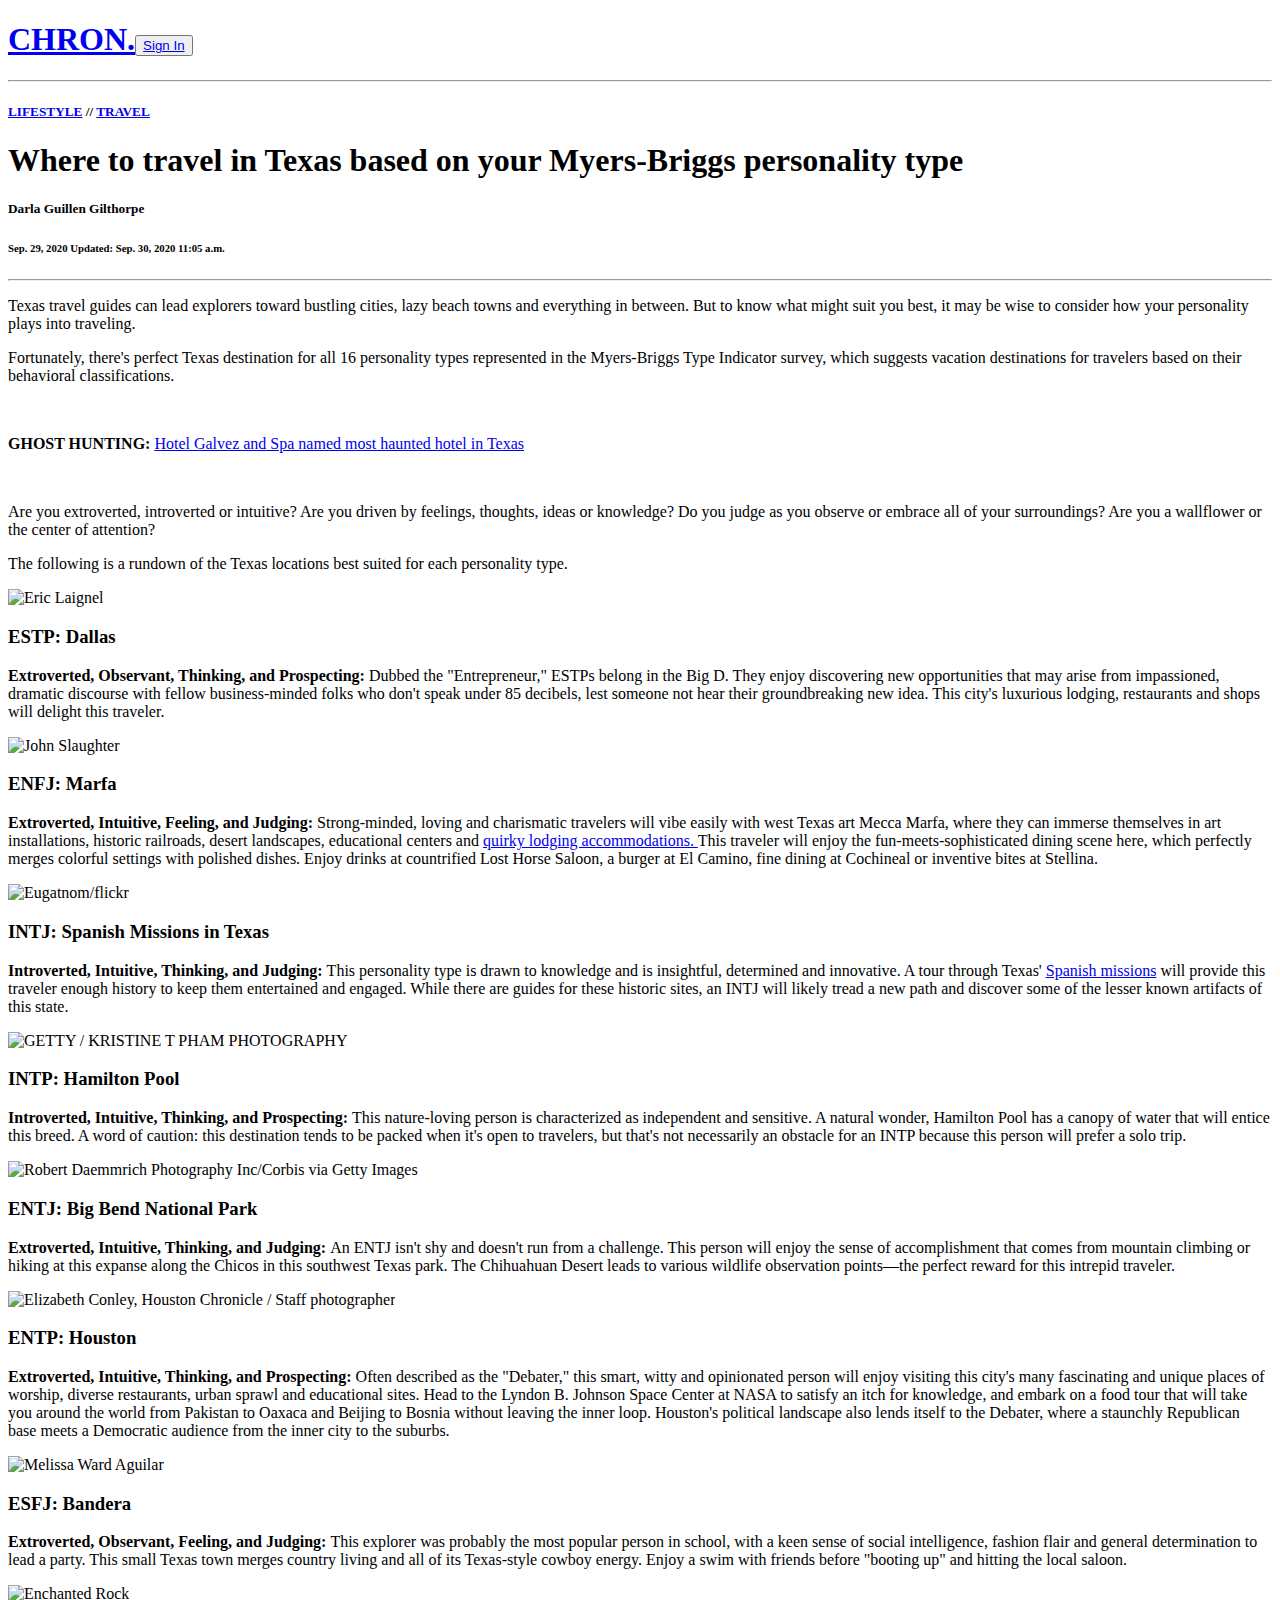
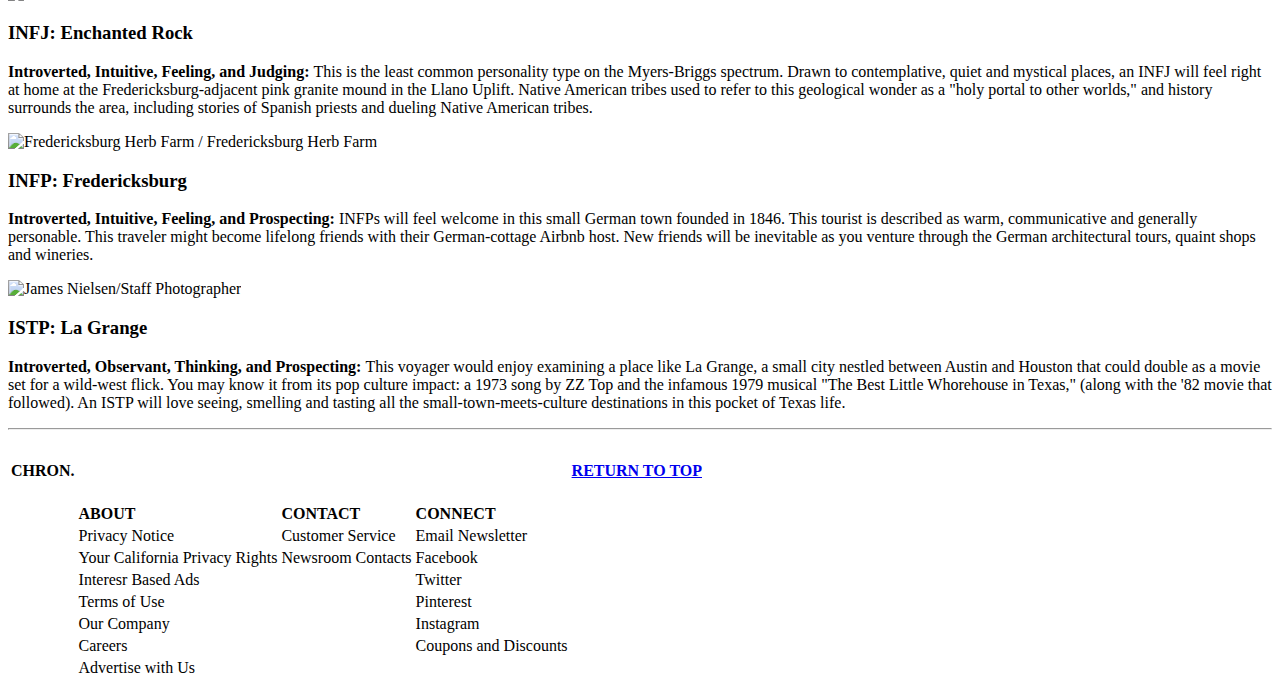
==== index.html @ 454c266d "Almost done" ====
<!DOCTYPE html>
<html lang="en">
<head>
    <meta charset="UTF-8">
    <meta name="viewport" content="width=device-width, initial-scale=1.0">
    
    <title>Where to travel in Texas based on your Myers-Briggs personality type</title>
    
</head>
<body>
    <h1><a href="https://www.chron.com/">CHRON.</a><button><a href="https://realm.hearstnp.com/aGRuLmhvdXN0b24=/Y2hyb24uY29t/1029/account/login?returnUrl=%2fconnect%2fauthorize%2fcallback%3fclient_id%3dhdn.js%26redirect_uri%3dhttps%253A%252F%252Fwww.chron.com%252Fhdn%252Fhrlm%252Fp%252Fpopup.html%253Fdm%253Dwww.chron.com%26response_type%3did_token%2520token%26scope%3dopenid%2520email%2520hdn.houston%26state%3d3ff6bd152dda477abc7cb261743ea681%26nonce%3de39bb91896e44ca78252d64ecd52ba1b%26display%3dpopup%26trgid%3d1029%26tenant%3daGRuLmhvdXN0b24%253D%26siteid%3dY2hyb24uY29t%26thirdPartyCookies%3dtrue">Sign In</a></button> </h1>
    <hr>

    <h5><a href= "https://www.chron.com/life/">LIFESTYLE</a>  // <a href="https://www.chron.com/life/travel/">TRAVEL</a></h5>
    <h1>Where to travel in Texas based on your Myers-Briggs personality type</h1>
    <h5>Darla Guillen Gilthorpe</h5>
    <h6>Sep. 29, 2020 Updated: Sep. 30, 2020 11:05 a.m.</h6>
    <hr>

    <p>Texas travel guides can lead explorers toward bustling cities, lazy beach towns and everything in between. But to know what might suit you best, it may be wise to consider how your personality plays into traveling.</p>
    <p>Fortunately, there's perfect Texas destination for all 16 personality types represented in the Myers-Briggs Type Indicator survey, which suggests vacation destinations for travelers based on their behavioral classifications.</p>
    
    <br>
    <p><strong>GHOST HUNTING:</strong> <a href = "https://www.chron.com/life/travel/article/Hotel-Galvez-and-Spa-named-most-haunted-hotel-in-15602977.php" target = "_blank">
        
        Hotel Galvez and Spa named most haunted hotel in Texas</a>
    </p> 

    <br>
    <p>Are you extroverted, introverted or intuitive? Are you driven by feelings, thoughts, ideas or knowledge? Do you judge as you observe or embrace all of your surroundings? Are you a wallflower or the center of attention?</p>
    <p>The following is a rundown of the Texas locations best suited for each personality type.</p>
    
    <!-- DALLAS -->
    <img src="Image 1.jpg" alt="Eric Laignel" width="760">
    <h3>ESTP: Dallas</h3>
    <p><strong>Extroverted, Observant, Thinking, and Prospecting:</strong> Dubbed the "Entrepreneur," ESTPs belong in the Big D. They enjoy discovering new opportunities that may arise from impassioned, dramatic discourse with fellow business-minded folks who don't speak under 85 decibels, lest someone not hear their groundbreaking new idea. This city's luxurious lodging, restaurants and shops will delight this traveler.
    </p>
    
    <!-- MARFA -->
    <img src="Image 2.jpg" alt="John Slaughter" width="760">
    <h3>ENFJ: Marfa</h3>
    <p><strong>Extroverted, Intuitive, Feeling, and Judging: </strong>Strong-minded, loving and charismatic travelers will vibe easily with west Texas art Mecca Marfa, where they can immerse themselves in art installations, historic railroads, desert landscapes, educational centers and 
                <a href="https://www.chron.com/life/travel/texas/article/What-to-eat-see-and-do-in-Marfa-Texas-7243726.php" target = "_blank"> quirky lodging accommodations. </a>
                This traveler will enjoy the fun-meets-sophisticated dining scene here, which perfectly merges colorful settings with polished dishes. Enjoy drinks at countrified Lost Horse Saloon, a burger at El Camino, fine dining at Cochineal or inventive bites at Stellina.
    </p>
     
    <!-- Spanish Missions in Texas -->
    <img src="Image 3.jpg" alt="Eugatnom/flickr" width="760">
    <h3>INTJ: Spanish Missions in Texas</h3>
    <p><strong>Introverted, Intuitive, Thinking, and Judging: </strong>
        This personality type is drawn to knowledge and is insightful, determined and innovative. A tour through Texas' 
        <a href="http://texasmissionguide.com/the-missions/" target="_blank">Spanish missions</a> will provide this traveler enough history to keep them entertained and engaged. While there are guides for these historic sites, an INTJ will likely tread a new path and discover some of the lesser known artifacts of this state.
    </p>
   
    <!-- Hamilton Pool -->
    <img src="Image 4.jpg" alt="GETTY / KRISTINE T PHAM PHOTOGRAPHY" width="760">
    <h3>INTP: Hamilton Pool</h3>
    <p><strong>Introverted, Intuitive, Thinking, and Prospecting: </strong>
        This nature-loving person is characterized as independent and sensitive. A natural wonder, Hamilton Pool has a canopy of water that will entice this breed. A word of caution: this destination tends to be packed when it's open to travelers, but that's not necessarily an obstacle for an INTP because this person will prefer a solo trip.
    </p>

    <!-- Big Bend National Park -->
    <img src="Image 5.jpg" alt="Robert Daemmrich Photography Inc/Corbis via Getty Images" width="760">
    <h3>ENTJ: Big Bend National Park</h3>
    <p>
        <strong>Extroverted, Intuitive, Thinking, and Judging: </strong>
        An ENTJ isn't shy and doesn't run from a challenge. This person will enjoy the sense of accomplishment that comes from mountain climbing or hiking at this expanse along the Chicos in this southwest Texas park. The Chihuahuan Desert leads to various wildlife observation points—the perfect reward for this intrepid traveler.
    </p>

    <!-- Houston -->
    <img src="Image 6.jpg" alt="Elizabeth Conley, Houston Chronicle / Staff photographer" width="760">
    <h3>ENTP: Houston</h3>
    <p>
        <strong>Extroverted, Intuitive, Thinking, and Prospecting:</strong>
        Often described as the "Debater," this smart, witty and opinionated person will enjoy visiting this city's many fascinating and unique places of worship, diverse restaurants, urban sprawl and educational sites. Head to the Lyndon B. Johnson Space Center at NASA to satisfy an itch for knowledge, and embark on a food tour that will take you around the world from Pakistan to Oaxaca and Beijing to Bosnia without leaving the inner loop. Houston's political landscape also lends itself to the Debater, where a staunchly Republican base meets a Democratic audience from the inner city to the suburbs.
    </p>

    <!-- Bandera -->
    <img src="Image 7.jpg" alt="Melissa Ward Aguilar" width="760">
    <h3>ESFJ: Bandera</h3>
    <p>
        <strong>Extroverted, Observant, Feeling, and Judging: </strong>
        This explorer was probably the most popular person in school, with a keen sense of social intelligence, fashion flair and general determination to lead a party. This small Texas town merges country living and all of its Texas-style cowboy energy. Enjoy a swim with friends before "booting up" and hitting the local saloon.
    </p>

    <!-- Enchanted Rock -->
    <img src="Image 8.jpg" alt="Enchanted Rock" width="760">
    <h3>INFJ: Enchanted Rock</h3>
    <p>
        <strong>Introverted, Intuitive, Feeling, and Judging: </strong>
        This is the least common personality type on the Myers-Briggs spectrum. Drawn to contemplative, quiet and mystical places, an INFJ will feel right at home at the Fredericksburg-adjacent pink granite mound in the Llano Uplift. Native American tribes used to refer to this geological wonder as a "holy portal to other worlds," and history surrounds the area, including stories of Spanish priests and dueling Native American tribes.
    </p>

    <!-- Fredericksburg -->
    <img src="Image 9.jpg" alt="Fredericksburg Herb Farm / Fredericksburg Herb Farm" width="760">
    <h3>INFP: Fredericksburg</h3>
    <p>
        <strong>Introverted, Intuitive, Feeling, and Prospecting: </strong>
        INFPs will feel welcome in this small German town founded in 1846. This tourist is described as warm, communicative and generally personable. This traveler might become lifelong friends with their German-cottage Airbnb host. New friends will be inevitable as you venture through the German architectural tours, quaint shops and wineries.
    </p>

    <!-- La grange -->
    <img src="Image 10.jpg" alt="James Nielsen/Staff Photographer" width="760">
    <h3>ISTP: La Grange</h3>
    <p>
        <strong>Introverted, Observant, Thinking, and Prospecting: </strong>
        This voyager would enjoy examining a place like La Grange, a small city nestled between Austin and Houston that could double as a movie set for a wild-west flick. You may know it from its pop culture impact: a 1973 song by ZZ Top and the infamous 1979 musical "The Best Little Whorehouse in Texas," (along with the '82 movie that followed). An ISTP will love seeing, smelling and tasting all the small-town-meets-culture destinations in this pocket of Texas life.
    </p>
<hr>
<table>
    <!-- Columns -->
    <thead>
        <tr>
            <th><h4>CHRON.<h4></th>
            <th> </th>
            <th></th>
            <th></th>
            <th><strong><a href="http://127.0.0.1:5500/index.html">RETURN TO TOP</a></strong></th>
        </tr>       
    </thead>

<!-- Rows -->
    <tbody>
        <tr>
            <td></td>
            <td><strong>ABOUT</strong></td>
            <td><strong>CONTACT</strong></td>
            <td><strong>CONNECT</strong></td>
        </tr>
        <tr>
            <td></td>
            <td>Privacy Notice</td>
            <td>Customer Service</td>
            <td>Email Newsletter</td>
        </tr>
        <tr>
            <td></td>
            <td>Your California Privacy Rights</td>
            <td>Newsroom Contacts</td>
            <td>Facebook</td>
        </tr>
        <tr>
            <td></td>
            <td>Interesr Based Ads</td>
            <td> </td>
            <td>Twitter</td>
        </tr>
        <tr>
            <td></td>
            <td>Terms of Use</td>
            <td> </td>
            <td>Pinterest</td>
        </tr>
        <tr>
            <td></td>
            <td>Our Company</td>
            <td> </td>
            <td>Instagram</td>
        </tr>
        <tr>
            <td></td>
            <td>Careers</td>
            <td> </td>
            <td>Coupons and Discounts</td>
        </tr>
        <tr>
            <td></td>
            <td>Advertise with Us</td>
            <td> </td>
            <td></td>
        </tr>
    </tbody>
</table>


</body>
</html>
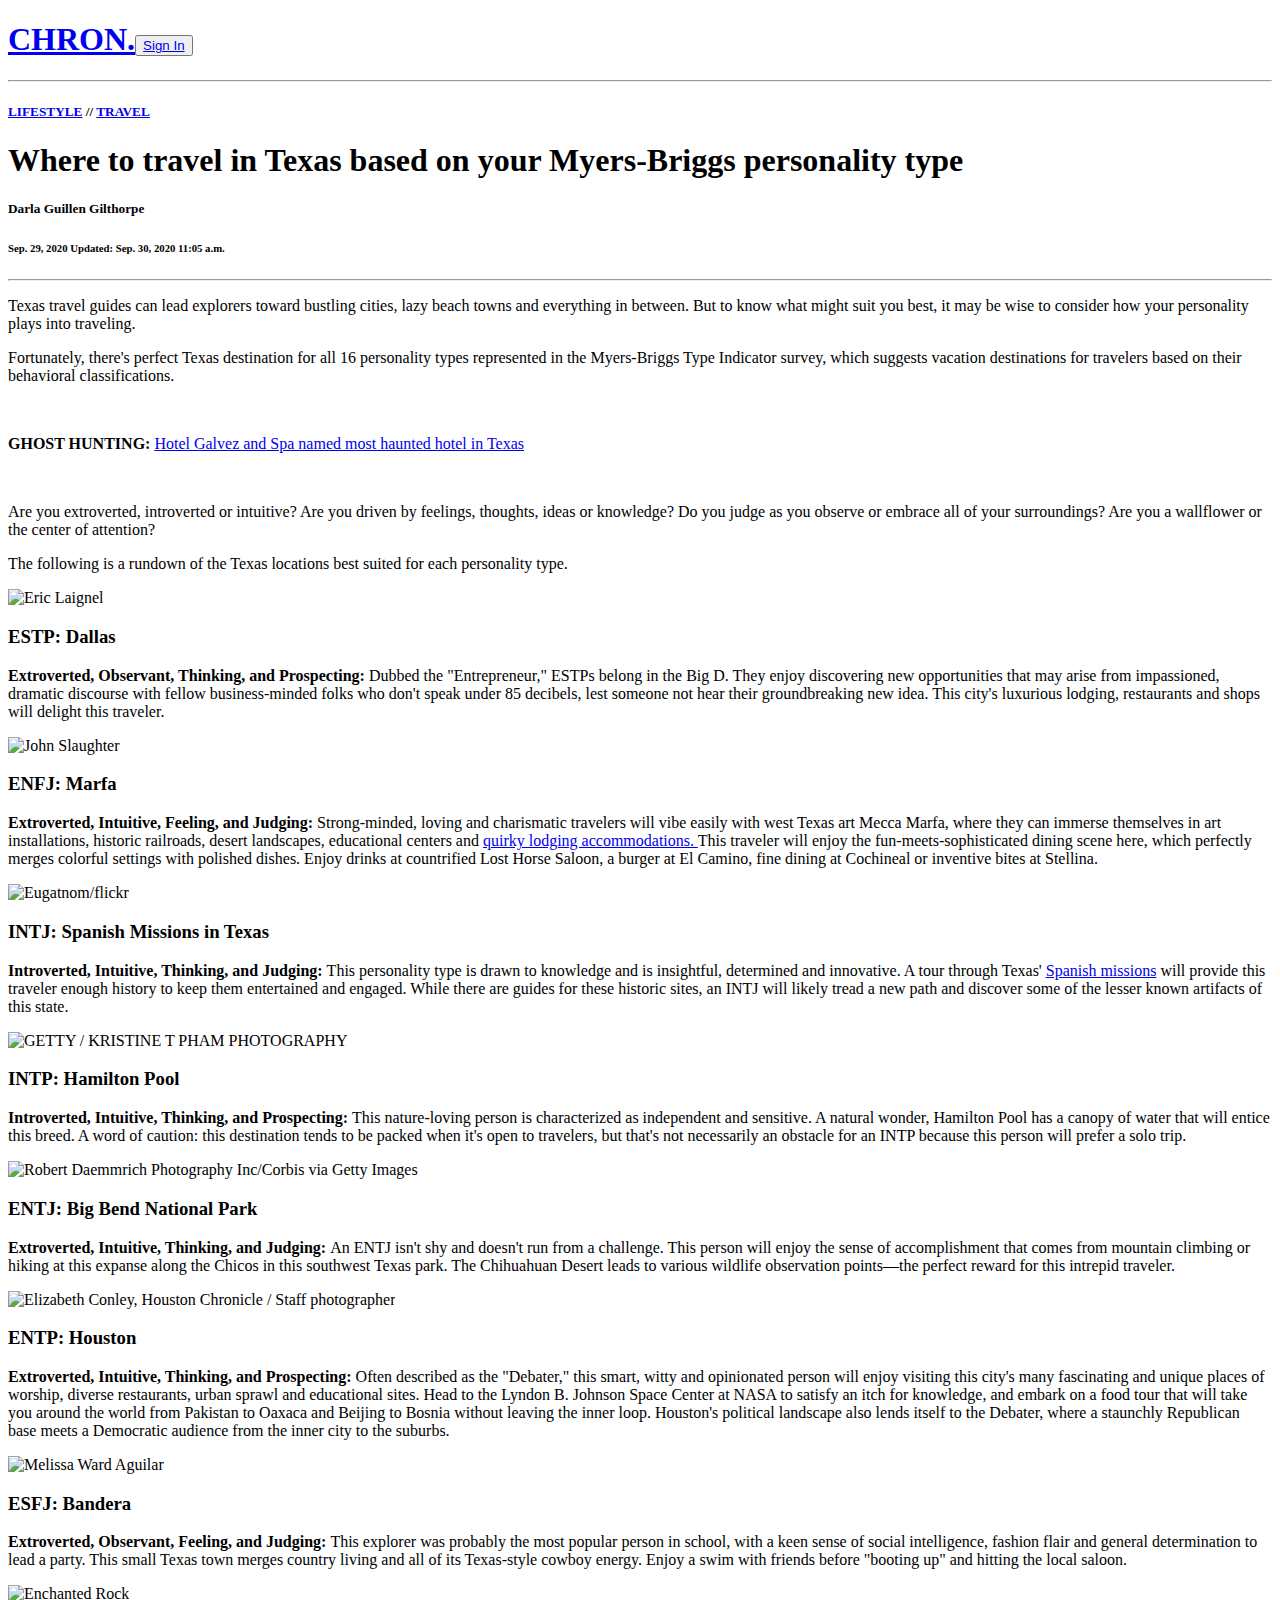
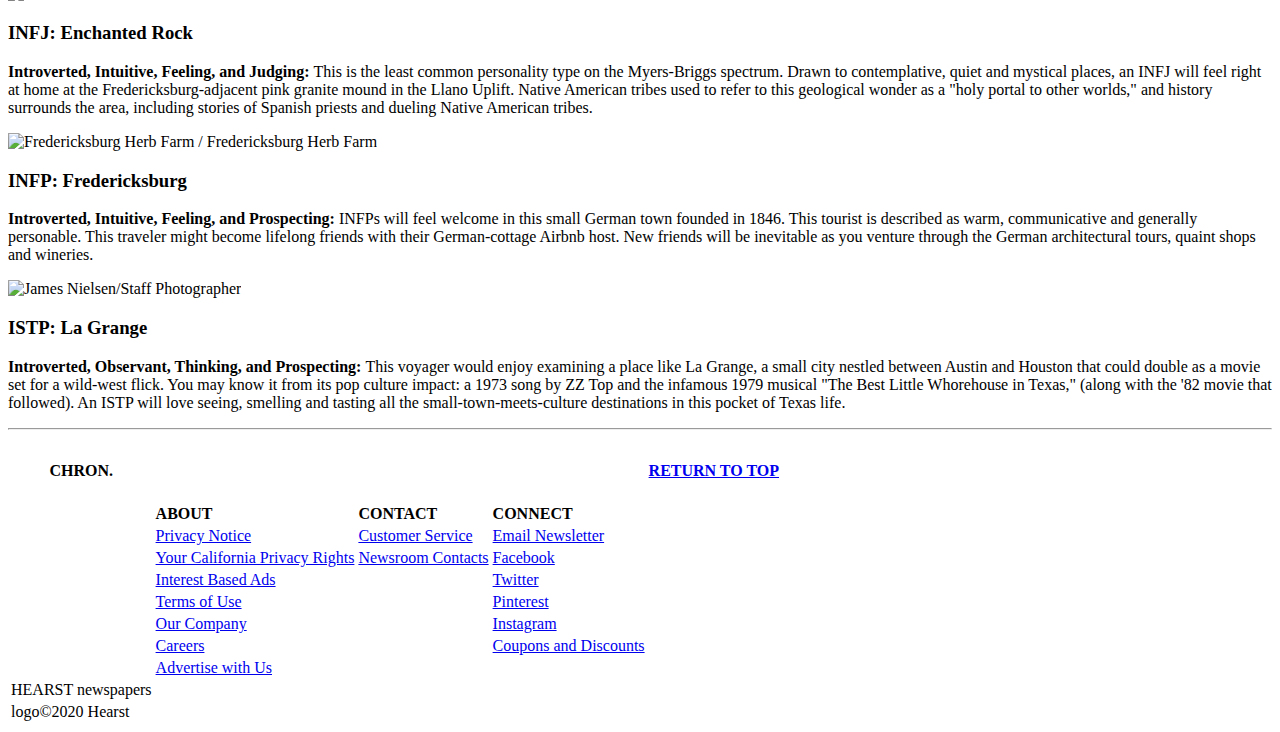
==== commit 39c1fef0: "add links to the table" ====
--- a/index.html
+++ b/index.html
@@ -129,43 +129,55 @@
         </tr>
         <tr>
             <td></td>
-            <td>Privacy Notice</td>
-            <td>Customer Service</td>
-            <td>Email Newsletter</td>
+            <td><a href="https://www.chron.com/privacy_policy/">Privacy Notice</a></td>
+            <td><a href="https://subscription.houstonchronicle.com/?siteid=HC_HC">Customer Service</a></td>
+            <td><a href="http://link.chron.com/join/5dh/hcp-newsletter-sign-up-20170808&hash=bc6fcdde2cb600d877f3aa99136b00f7">Email Newsletter</a></td>
         </tr>
         <tr>
             <td></td>
-            <td>Your California Privacy Rights</td>
-            <td>Newsroom Contacts</td>
-            <td>Facebook</td>
+            <td><a href="https://www.chron.com/privacy_policy/#caprivacyrights">Your California Privacy Rights</a></td>
+            <td><a href="https://www.chron.com/about/newsroom/">Newsroom Contacts</a></td>
+            <td><a href="https://www.facebook.com/chroncom">Facebook</a></td>
         </tr>
         <tr>
             <td></td>
-            <td>Interesr Based Ads</td>
+            <td><a href="https://www.chron.com/privacy_policy/#interestbasedads">Interest Based Ads</a></td>
             <td> </td>
-            <td>Twitter</td>
+            <td><a href="https://twitter.com/houstonchron">Twitter</a></td>
         </tr>
         <tr>
             <td></td>
-            <td>Terms of Use</td>
+            <td><a href="https://www.chron.com/terms_of_use/">Terms of Use</a></td>
             <td> </td>
-            <td>Pinterest</td>
+            <td><a href="https://www.pinterest.ca/houstonchron/">Pinterest</a></td>
         </tr>
         <tr>
             <td></td>
-            <td>Our Company</td>
+            <td><a href="https://www.hearst.com/newspapers/houston-chronicle">Our Company</a></td>
             <td> </td>
-            <td>Instagram</td>
+            <td><a href="https://www.instagram.com/houstonchron/">Instagram</a></td>
         </tr>
         <tr>
             <td></td>
-            <td>Careers</td>
+            <td><a href="https://hearst.referrals.selectminds.com/">Careers</a></td>
             <td> </td>
-            <td>Coupons and Discounts</td>
+            <td><a href="https://coupons.chron.com/">Coupons and Discounts</a></td>
         </tr>
         <tr>
             <td></td>
-            <td>Advertise with Us</td>
+            <td><a href="https://marketing.chron.com/">Advertise with Us</a></td>
+            <td> </td>
+            <td></td>
+        </tr>
+        <tr>
+            <td>HEARST newspapers</td>
+            <td></td>
+            <td> </td>
+            <td></td>
+        </tr>
+        <tr>
+            <td>logo©2020 Hearst</td>
+            <td></td>
             <td> </td>
             <td></td>
         </tr>
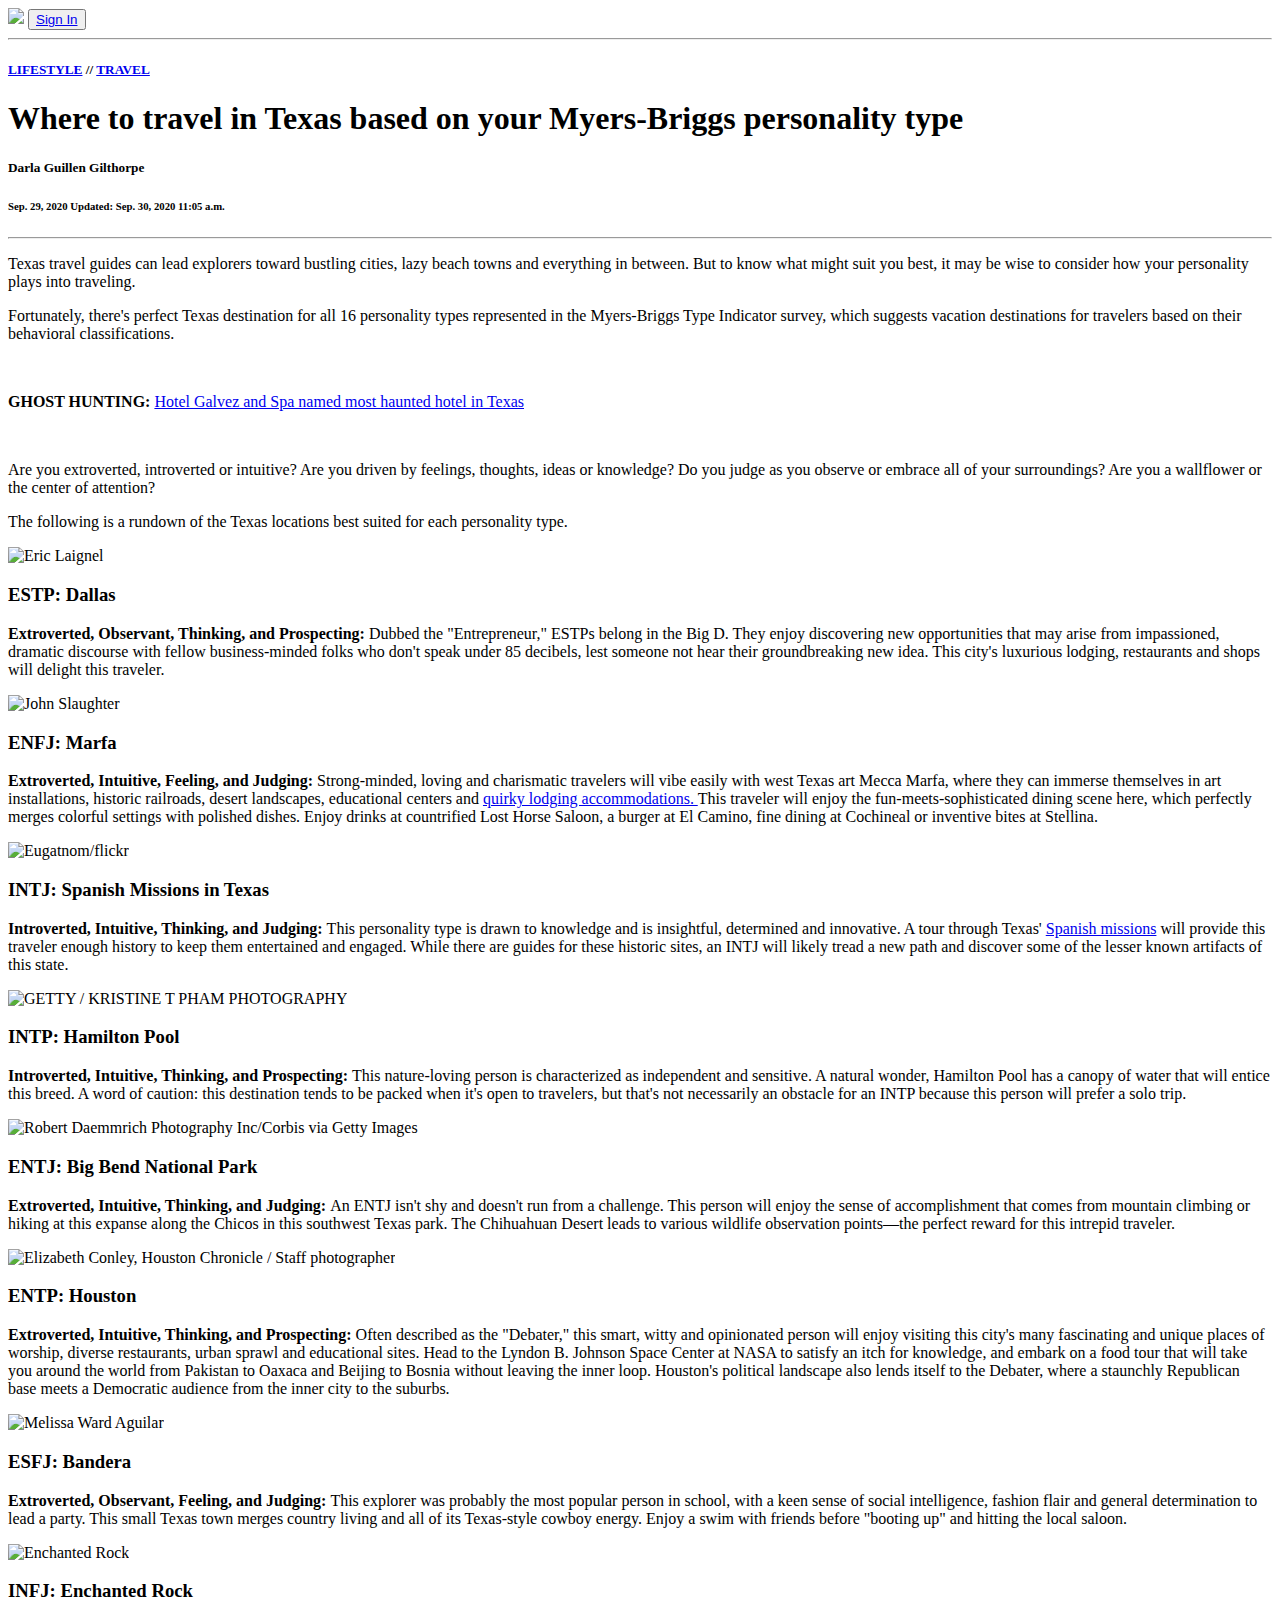
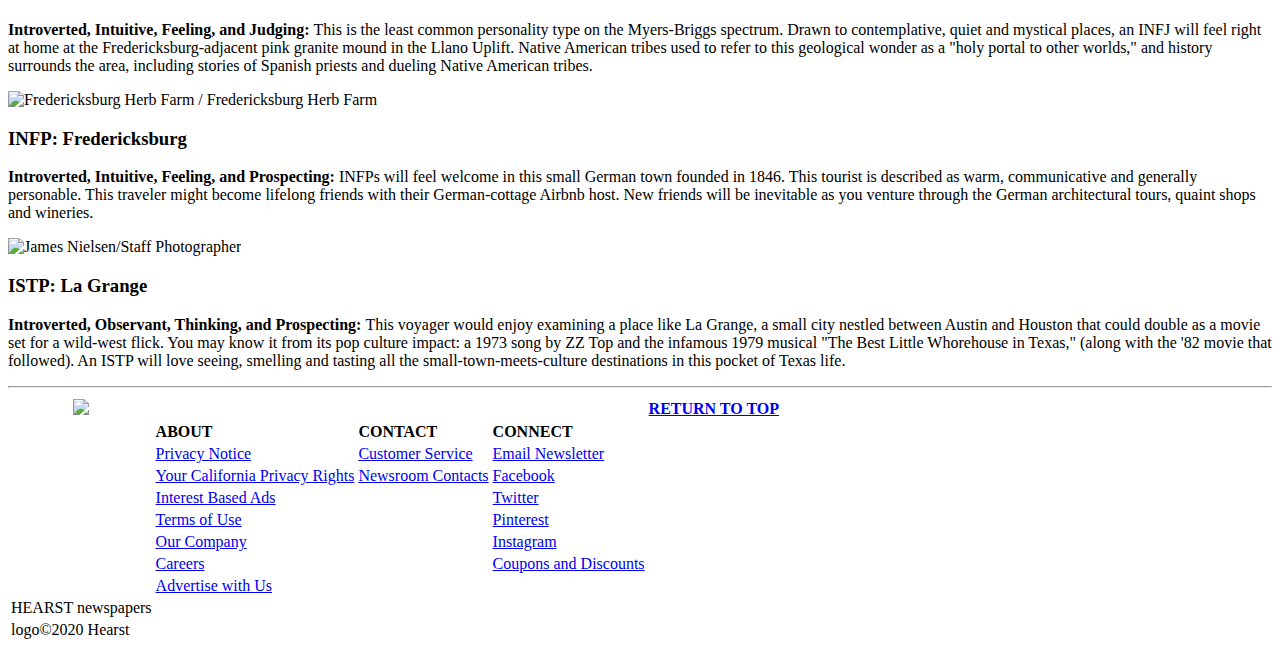
==== commit abadb1eb: "add images of title" ====
--- a/index.html
+++ b/index.html
@@ -8,7 +8,9 @@
     
 </head>
 <body>
-    <h1><a href="https://www.chron.com/">CHRON.</a><button><a href="https://realm.hearstnp.com/aGRuLmhvdXN0b24=/Y2hyb24uY29t/1029/account/login?returnUrl=%2fconnect%2fauthorize%2fcallback%3fclient_id%3dhdn.js%26redirect_uri%3dhttps%253A%252F%252Fwww.chron.com%252Fhdn%252Fhrlm%252Fp%252Fpopup.html%253Fdm%253Dwww.chron.com%26response_type%3did_token%2520token%26scope%3dopenid%2520email%2520hdn.houston%26state%3d3ff6bd152dda477abc7cb261743ea681%26nonce%3de39bb91896e44ca78252d64ecd52ba1b%26display%3dpopup%26trgid%3d1029%26tenant%3daGRuLmhvdXN0b24%253D%26siteid%3dY2hyb24uY29t%26thirdPartyCookies%3dtrue">Sign In</a></button> </h1>
+    
+    <a href="https://www.chron.com/"><img src=CHRON.png></a>
+    <button><a href="https://realm.hearstnp.com/aGRuLmhvdXN0b24=/Y2hyb24uY29t/1029/account/login?returnUrl=%2fconnect%2fauthorize%2fcallback%3fclient_id%3dhdn.js%26redirect_uri%3dhttps%253A%252F%252Fwww.chron.com%252Fhdn%252Fhrlm%252Fp%252Fpopup.html%253Fdm%253Dwww.chron.com%26response_type%3did_token%2520token%26scope%3dopenid%2520email%2520hdn.houston%26state%3d3ff6bd152dda477abc7cb261743ea681%26nonce%3de39bb91896e44ca78252d64ecd52ba1b%26display%3dpopup%26trgid%3d1029%26tenant%3daGRuLmhvdXN0b24%253D%26siteid%3dY2hyb24uY29t%26thirdPartyCookies%3dtrue">Sign In</a></button>
     <hr>
 
     <h5><a href= "https://www.chron.com/life/">LIFESTYLE</a>  // <a href="https://www.chron.com/life/travel/">TRAVEL</a></h5>
@@ -111,7 +113,7 @@
     <!-- Columns -->
     <thead>
         <tr>
-            <th><h4>CHRON.<h4></th>
+            <th><a href="https://www.chron.com/"><img src="CHRON.png"></a></th>
             <th> </th>
             <th></th>
             <th></th>
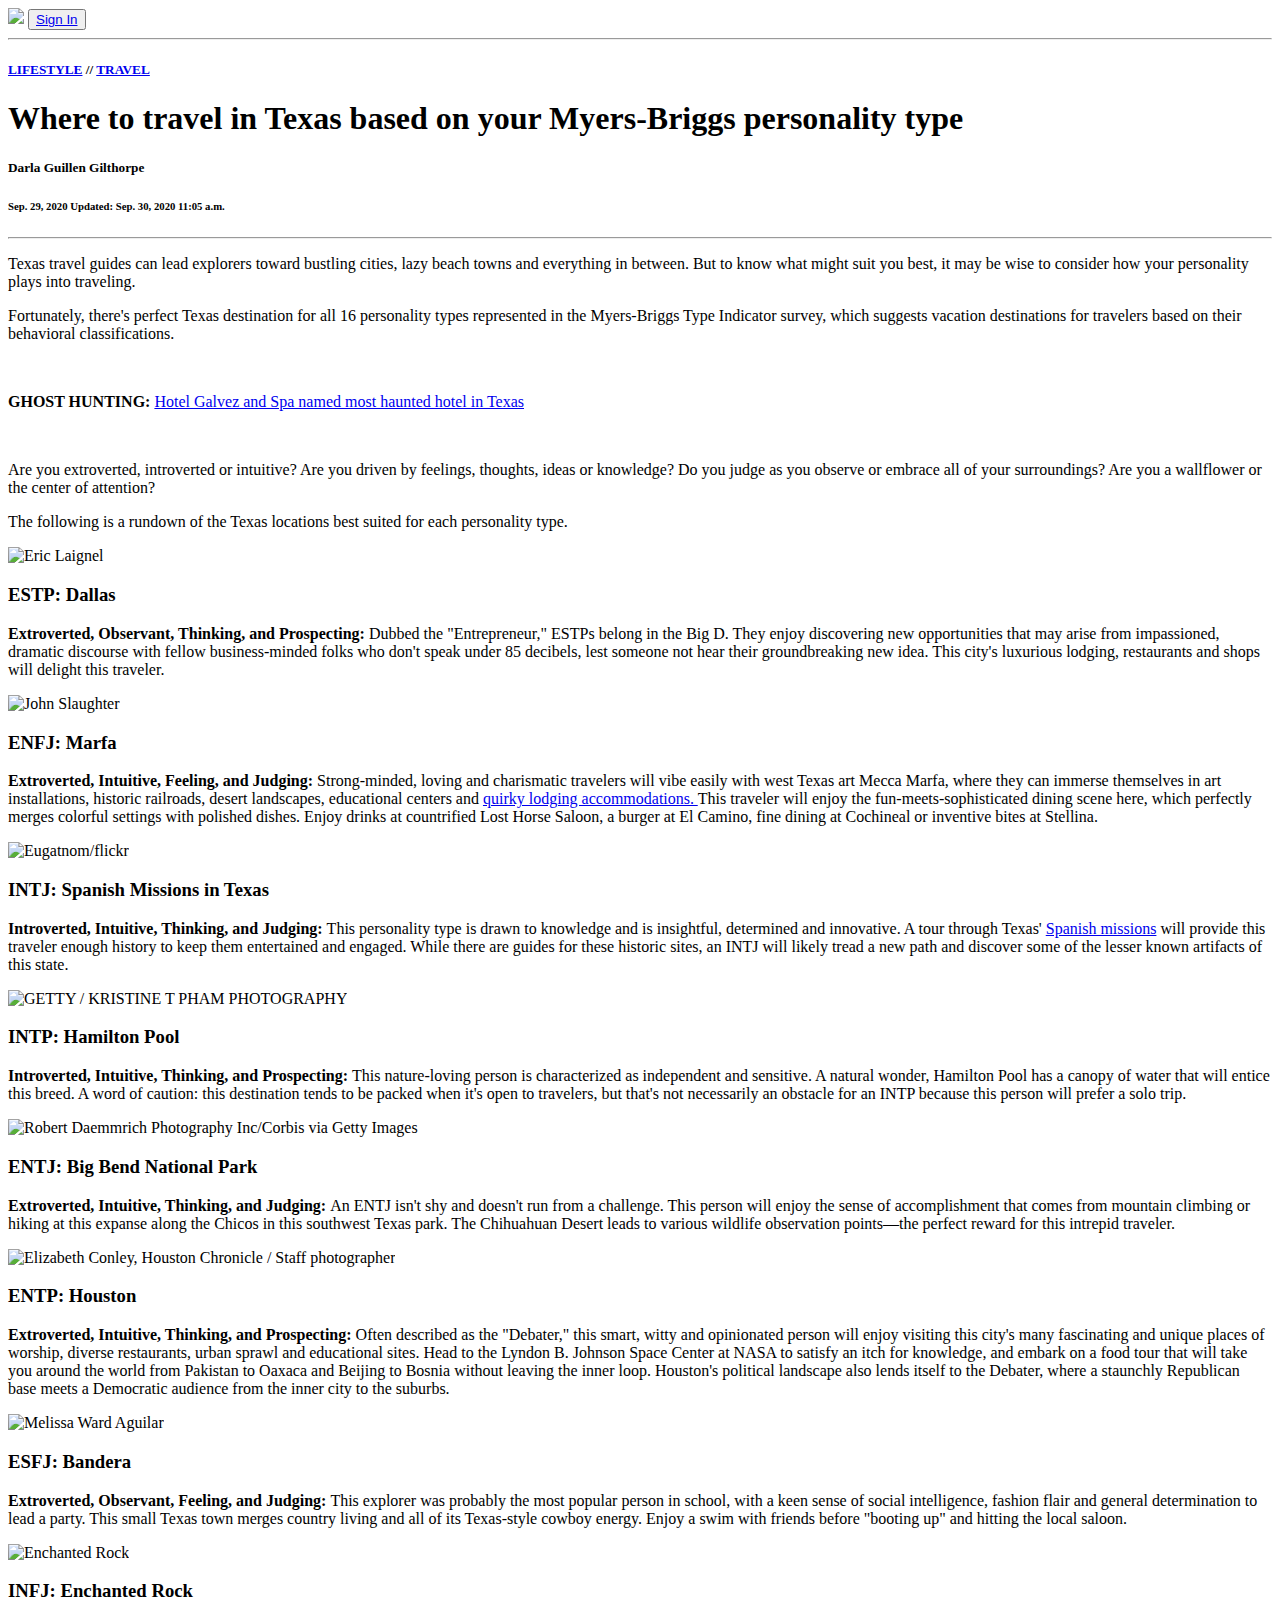
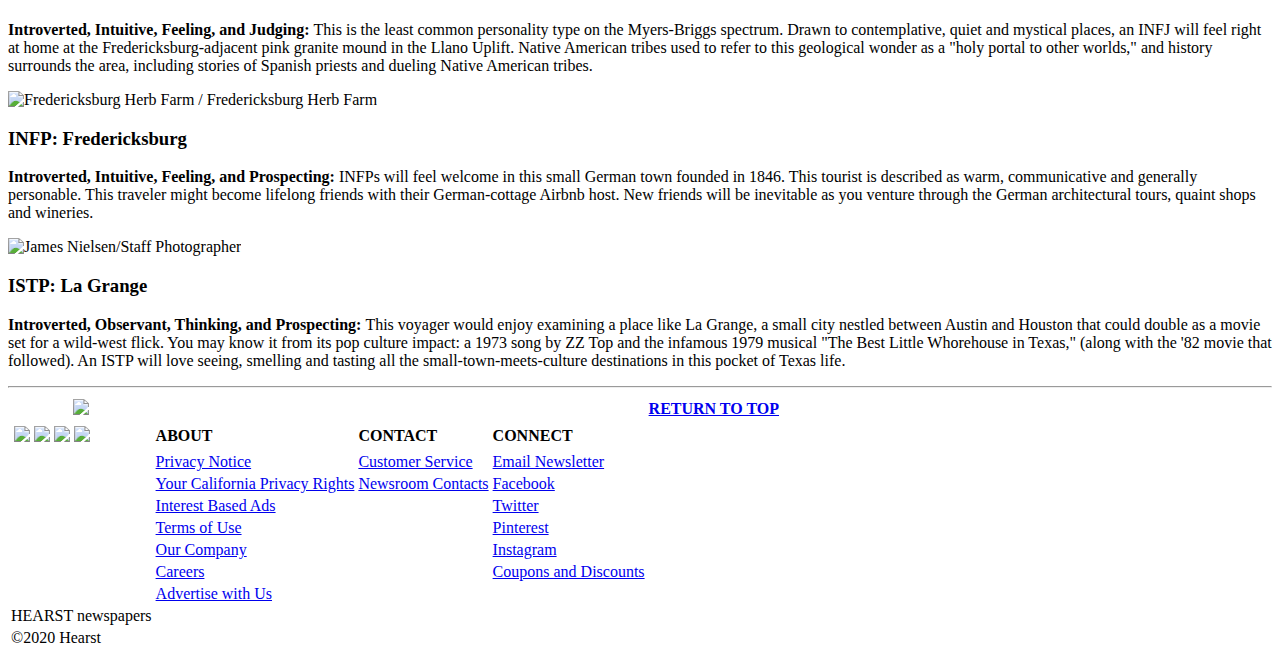
==== commit 4a8302c5: "Add links to images" ====
--- a/index.html
+++ b/index.html
@@ -124,7 +124,16 @@
 <!-- Rows -->
     <tbody>
         <tr>
-            <td></td>
+            <td>
+                <table>
+                
+                    <tbody><th><a href="https://www.facebook.com/chroncom" target = "_blank" ><img src="facebookGrey.png"></a></th>
+                        <th><a href="https://twitter.com/houstonchron" target = "_blank"><img src="twitterGrey.png"></a></th>
+                        <th><a href="https://www.instagram.com/houstonchron/" target = "_blank"><img src="igGrey.png"></a></th>
+                        <th><a href="https://www.linkedin.com/company/houston-chronicle?src=aff-lilpar&veh=aff_src.aff-lilpar_c.partners_pkw.10078_plc.Skimbit%20Ltd._pcrid.449670_learning&trk=aff_src.aff-lilpar_c.partners_pkw.10078_plc.Skimbit%20Ltd._pcrid.449670_learning&clickid=2rmRQewLsxyOWBiwUx0Mo3IyUkE00rwcNWNewU0&irgwc=1" target = "_blank"><img src="lnGrey.png"></a></th>
+                    </tbody>
+                </table>
+            </td>
             <td><strong>ABOUT</strong></td>
             <td><strong>CONTACT</strong></td>
             <td><strong>CONNECT</strong></td>
@@ -178,7 +187,7 @@
             <td></td>
         </tr>
         <tr>
-            <td>logo©2020 Hearst</td>
+            <td>©2020 Hearst</td>
             <td></td>
             <td> </td>
             <td></td>
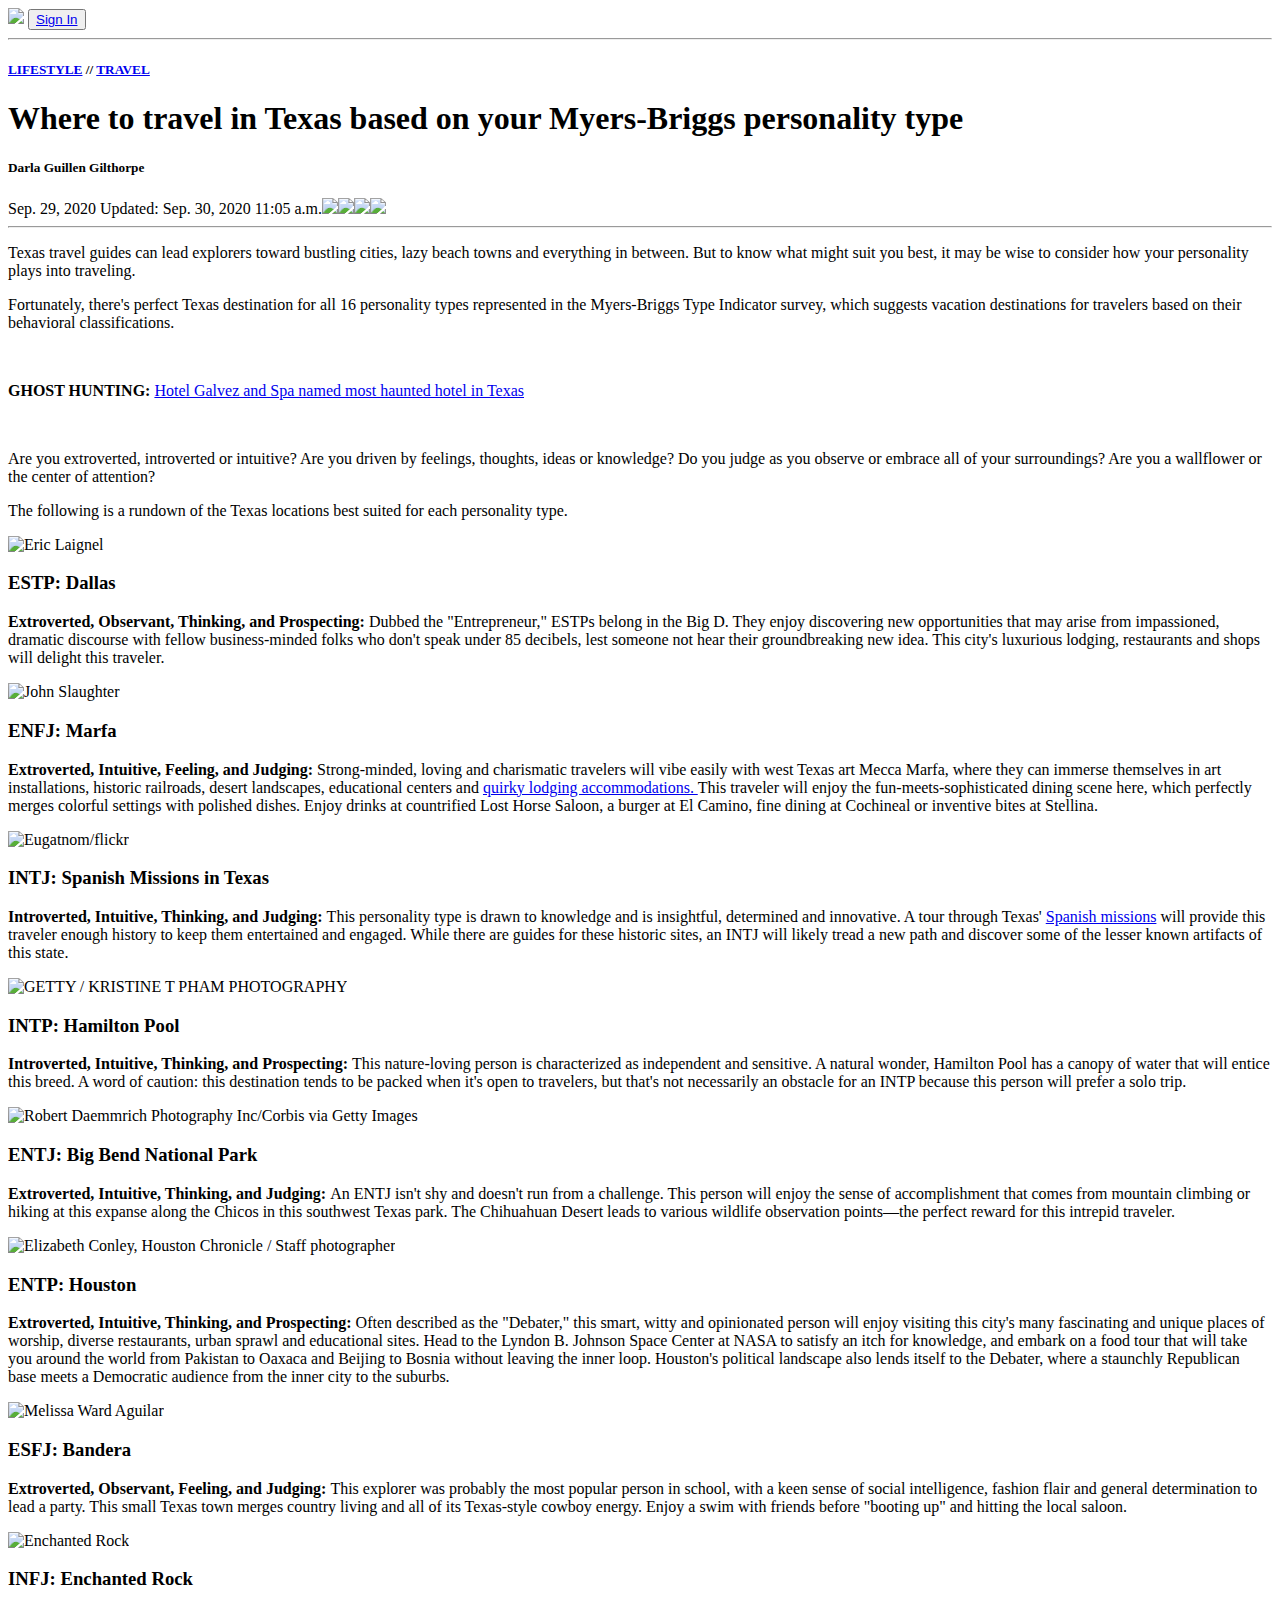
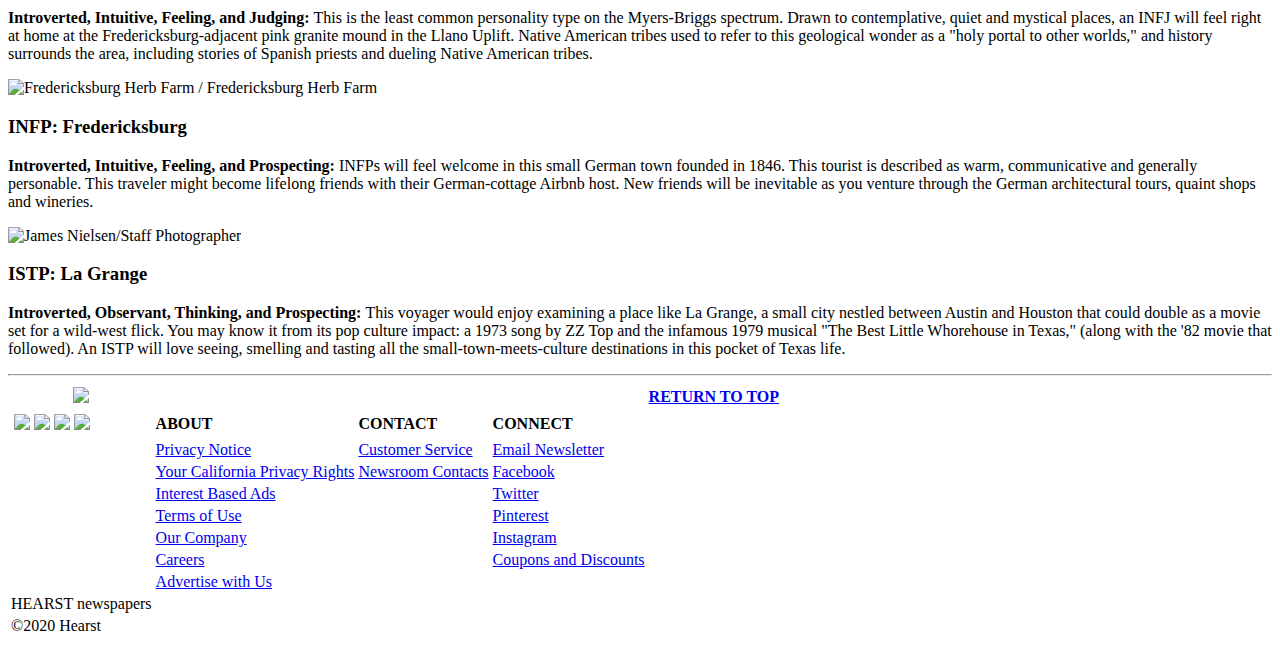
==== commit 1d3508c3: "Icons and links to icons" ====
--- a/index.html
+++ b/index.html
@@ -9,14 +9,28 @@
 </head>
 <body>
     
-    <a href="https://www.chron.com/"><img src=CHRON.png></a>
+    <a href="https://www.chron.com/"><img src="CHRON.png"></a>
     <button><a href="https://realm.hearstnp.com/aGRuLmhvdXN0b24=/Y2hyb24uY29t/1029/account/login?returnUrl=%2fconnect%2fauthorize%2fcallback%3fclient_id%3dhdn.js%26redirect_uri%3dhttps%253A%252F%252Fwww.chron.com%252Fhdn%252Fhrlm%252Fp%252Fpopup.html%253Fdm%253Dwww.chron.com%26response_type%3did_token%2520token%26scope%3dopenid%2520email%2520hdn.houston%26state%3d3ff6bd152dda477abc7cb261743ea681%26nonce%3de39bb91896e44ca78252d64ecd52ba1b%26display%3dpopup%26trgid%3d1029%26tenant%3daGRuLmhvdXN0b24%253D%26siteid%3dY2hyb24uY29t%26thirdPartyCookies%3dtrue">Sign In</a></button>
     <hr>
 
     <h5><a href= "https://www.chron.com/life/">LIFESTYLE</a>  // <a href="https://www.chron.com/life/travel/">TRAVEL</a></h5>
     <h1>Where to travel in Texas based on your Myers-Briggs personality type</h1>
     <h5>Darla Guillen Gilthorpe</h5>
-    <h6>Sep. 29, 2020 Updated: Sep. 30, 2020 11:05 a.m.</h6>
+
+    <!-- Table -->
+
+    <table>
+        <!-- Columns -->
+    <thead>
+        <tr>Sep. 29, 2020 Updated: Sep. 30, 2020 11:05 a.m.</tr>
+        <tr> <img src = "facebooklarge.png"></tr>
+        <tr><img src="twitter.png"></tr>
+        <tr><img src="mail.png"></tr>
+        <tr><img src="chat.png"></tr>
+    </thead>
+        
+    </table>
+    
     <hr>
 
     <p>Texas travel guides can lead explorers toward bustling cities, lazy beach towns and everything in between. But to know what might suit you best, it may be wise to consider how your personality plays into traveling.</p>
@@ -113,7 +127,7 @@
     <!-- Columns -->
     <thead>
         <tr>
-            <th><a href="https://www.chron.com/"><img src="CHRON.png"></a></th>
+            <th><a href="https://www.chron.com/"><img src="CHRON2.png"></a></th>
             <th> </th>
             <th></th>
             <th></th>
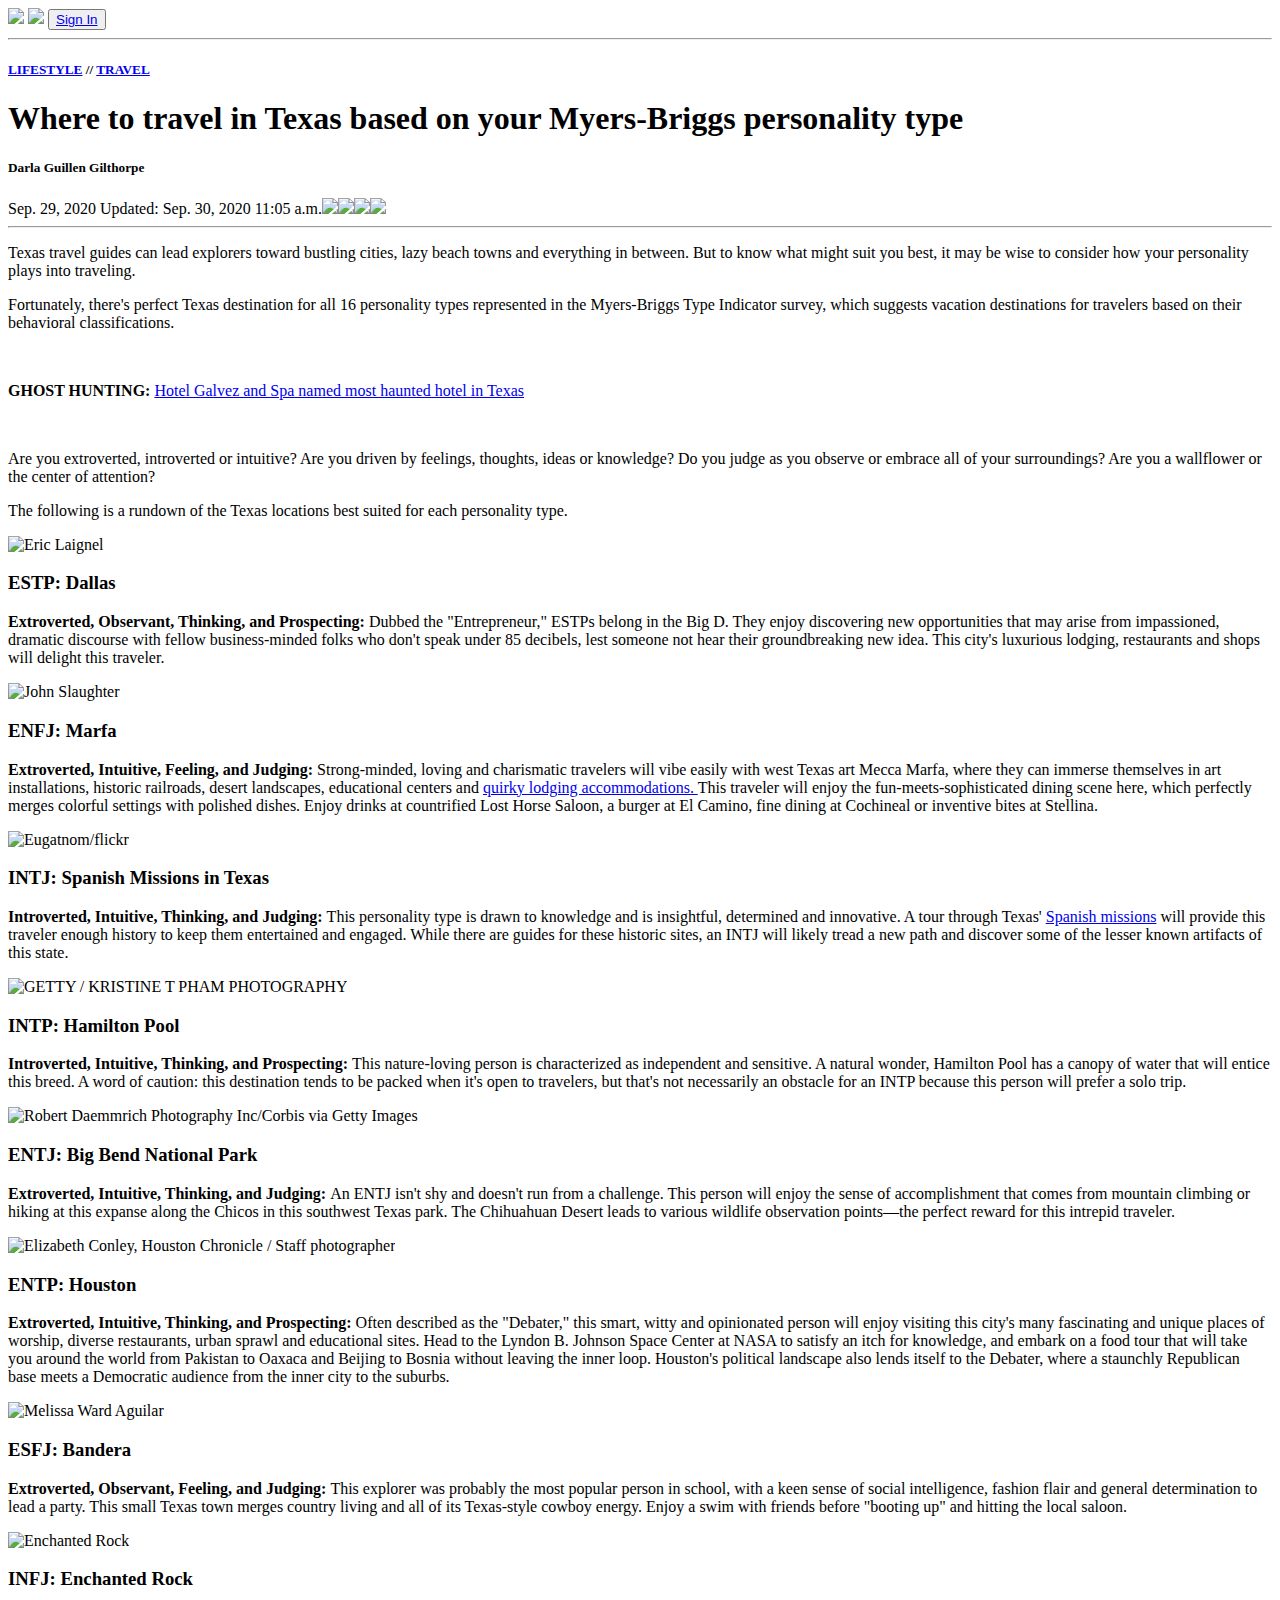
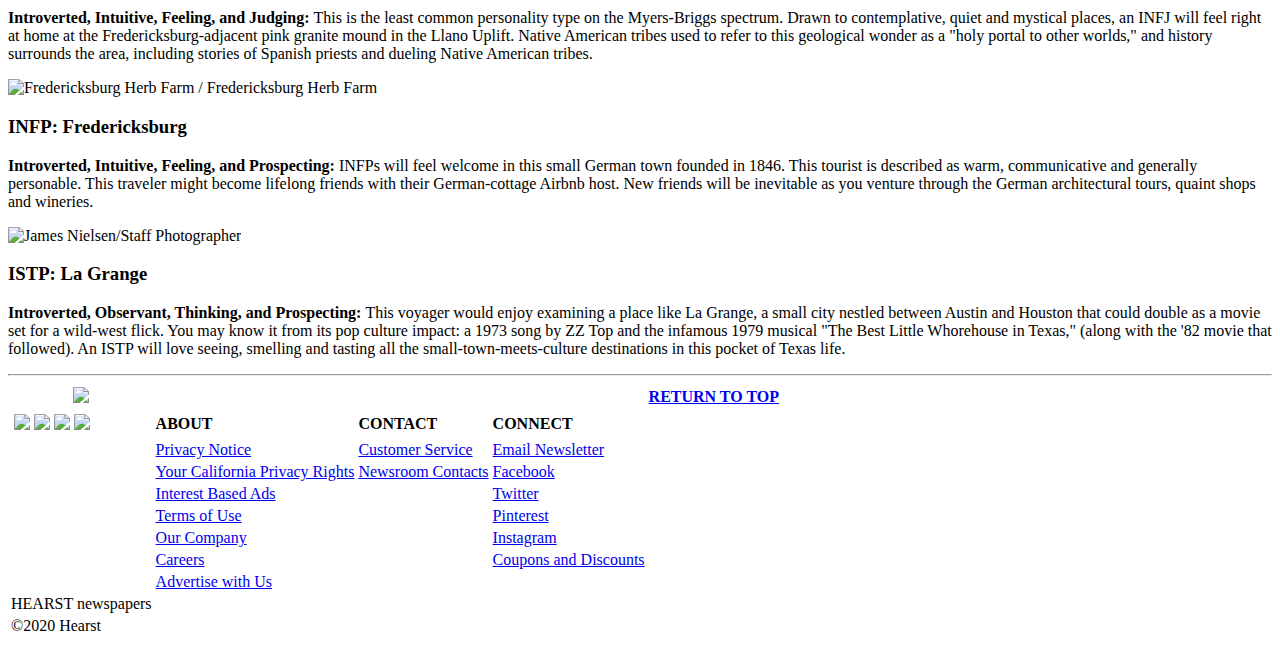
==== commit f50eed89: "Add button to 2nd page" ====
--- a/index.html
+++ b/index.html
@@ -8,7 +8,7 @@
     
 </head>
 <body>
-    
+    <a href="index2.html"><img src="button.PNG"></a>
     <a href="https://www.chron.com/"><img src="CHRON.png"></a>
     <button><a href="https://realm.hearstnp.com/aGRuLmhvdXN0b24=/Y2hyb24uY29t/1029/account/login?returnUrl=%2fconnect%2fauthorize%2fcallback%3fclient_id%3dhdn.js%26redirect_uri%3dhttps%253A%252F%252Fwww.chron.com%252Fhdn%252Fhrlm%252Fp%252Fpopup.html%253Fdm%253Dwww.chron.com%26response_type%3did_token%2520token%26scope%3dopenid%2520email%2520hdn.houston%26state%3d3ff6bd152dda477abc7cb261743ea681%26nonce%3de39bb91896e44ca78252d64ecd52ba1b%26display%3dpopup%26trgid%3d1029%26tenant%3daGRuLmhvdXN0b24%253D%26siteid%3dY2hyb24uY29t%26thirdPartyCookies%3dtrue">Sign In</a></button>
     <hr>
@@ -123,6 +123,9 @@
         This voyager would enjoy examining a place like La Grange, a small city nestled between Austin and Houston that could double as a movie set for a wild-west flick. You may know it from its pop culture impact: a 1973 song by ZZ Top and the infamous 1979 musical "The Best Little Whorehouse in Texas," (along with the '82 movie that followed). An ISTP will love seeing, smelling and tasting all the small-town-meets-culture destinations in this pocket of Texas life.
     </p>
 <hr>
+
+ <!-- Table -->
+
 <table>
     <!-- Columns -->
     <thead>
@@ -131,7 +134,7 @@
             <th> </th>
             <th></th>
             <th></th>
-            <th><strong><a href="http://127.0.0.1:5500/index.html">RETURN TO TOP</a></strong></th>
+            <th><strong><a href="index.html">RETURN TO TOP</a></strong></th>
         </tr>       
     </thead>
 
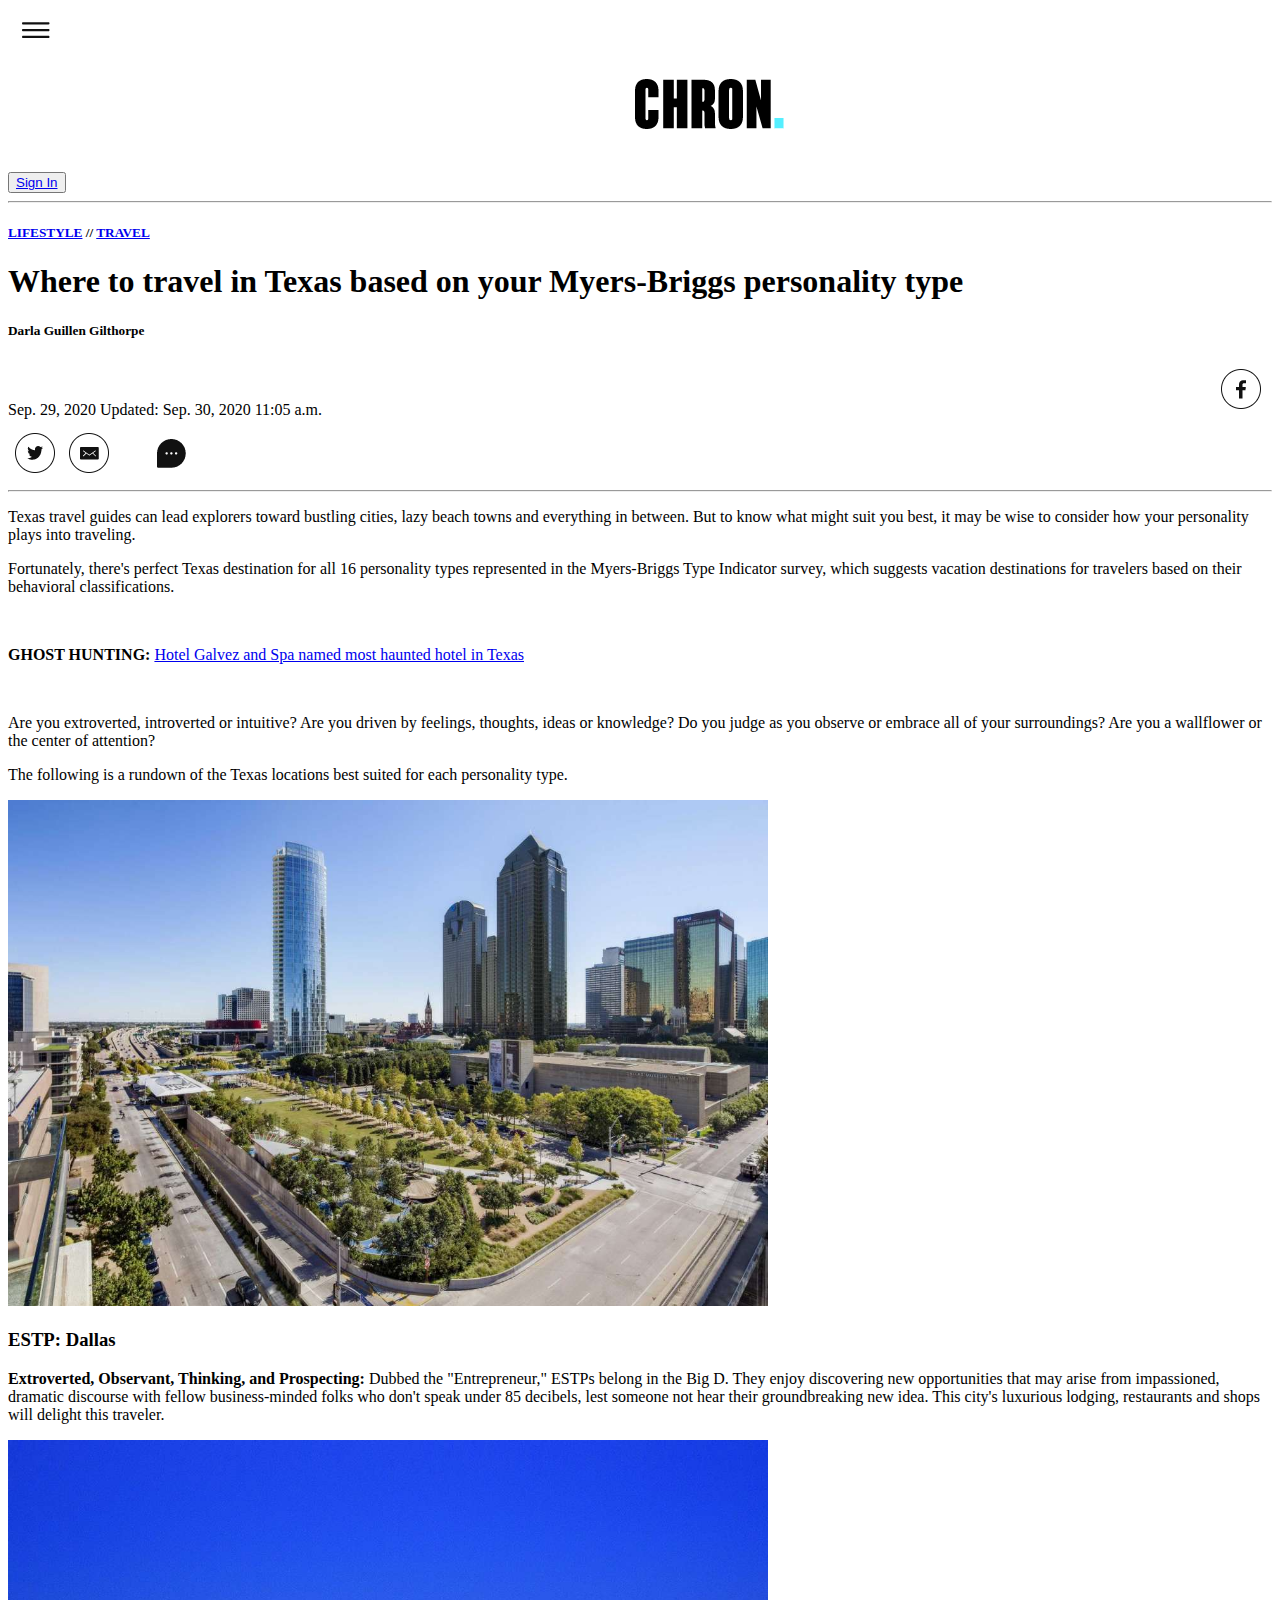
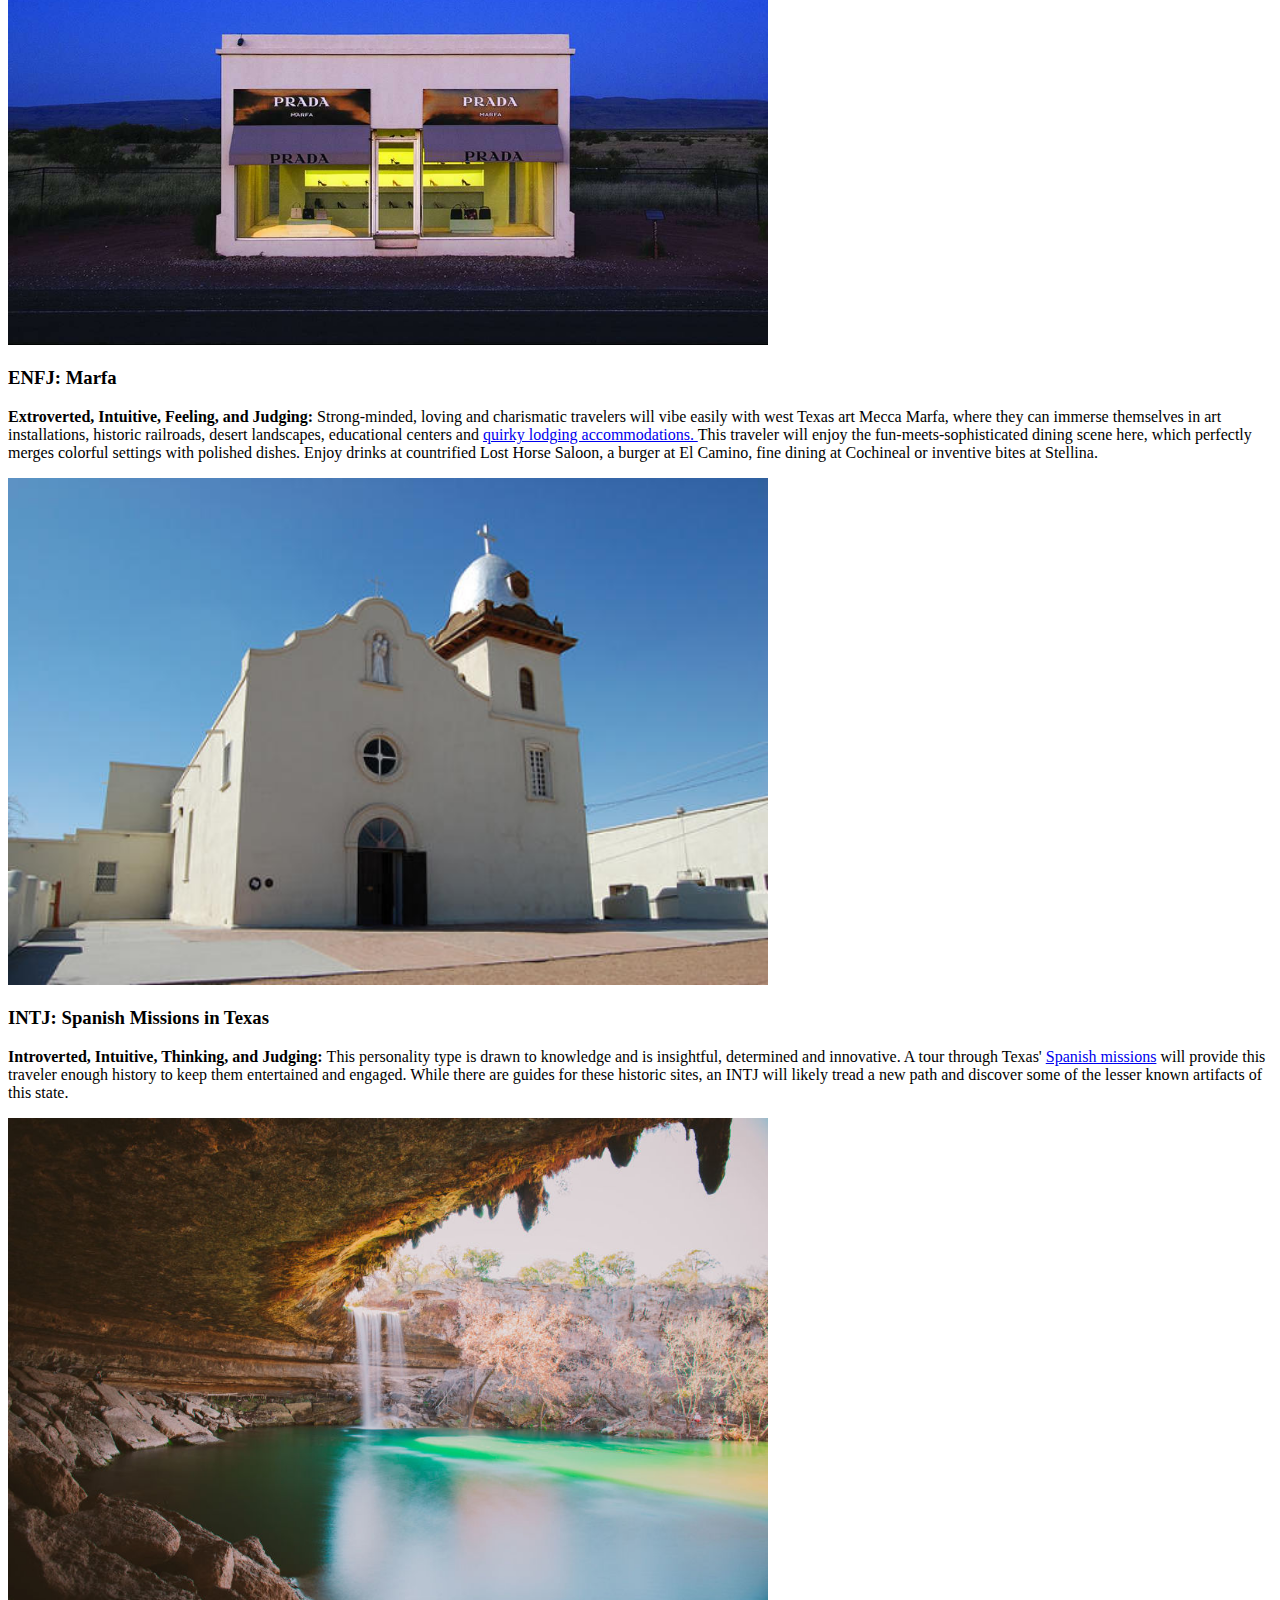
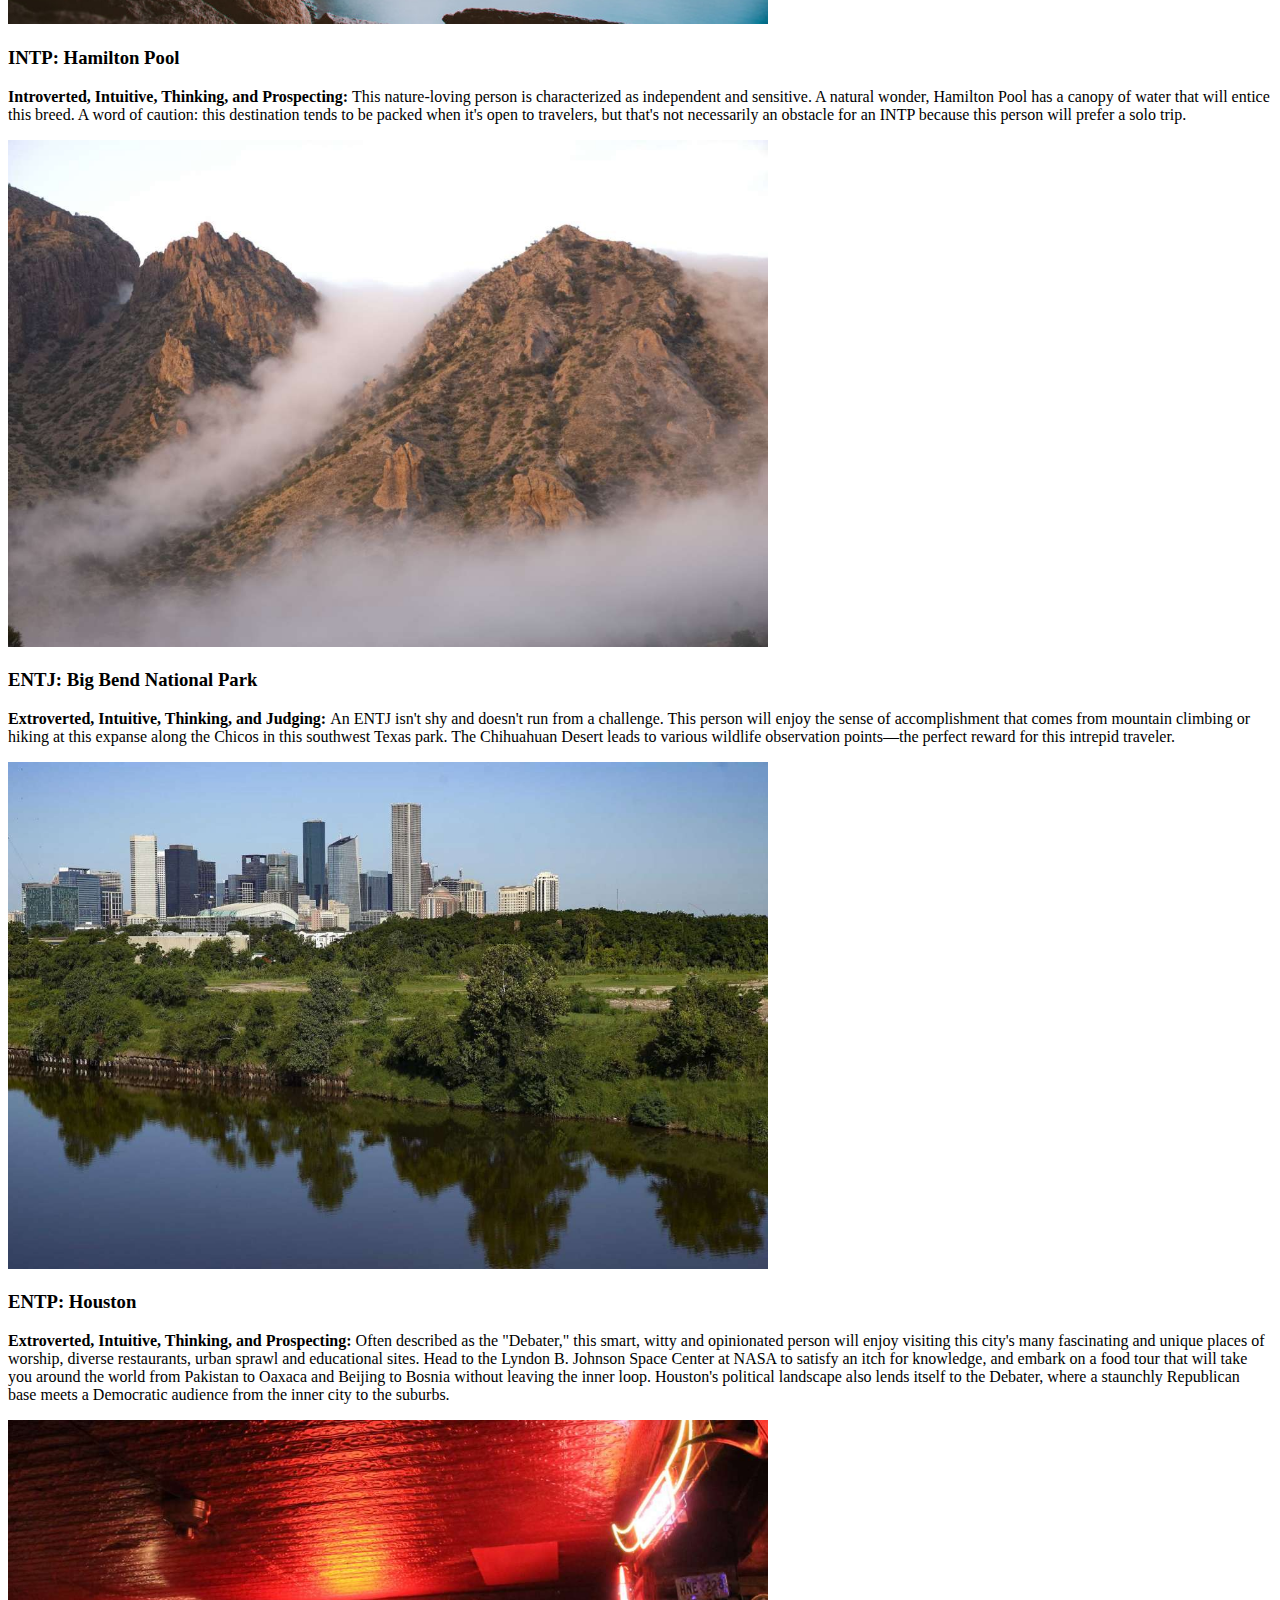
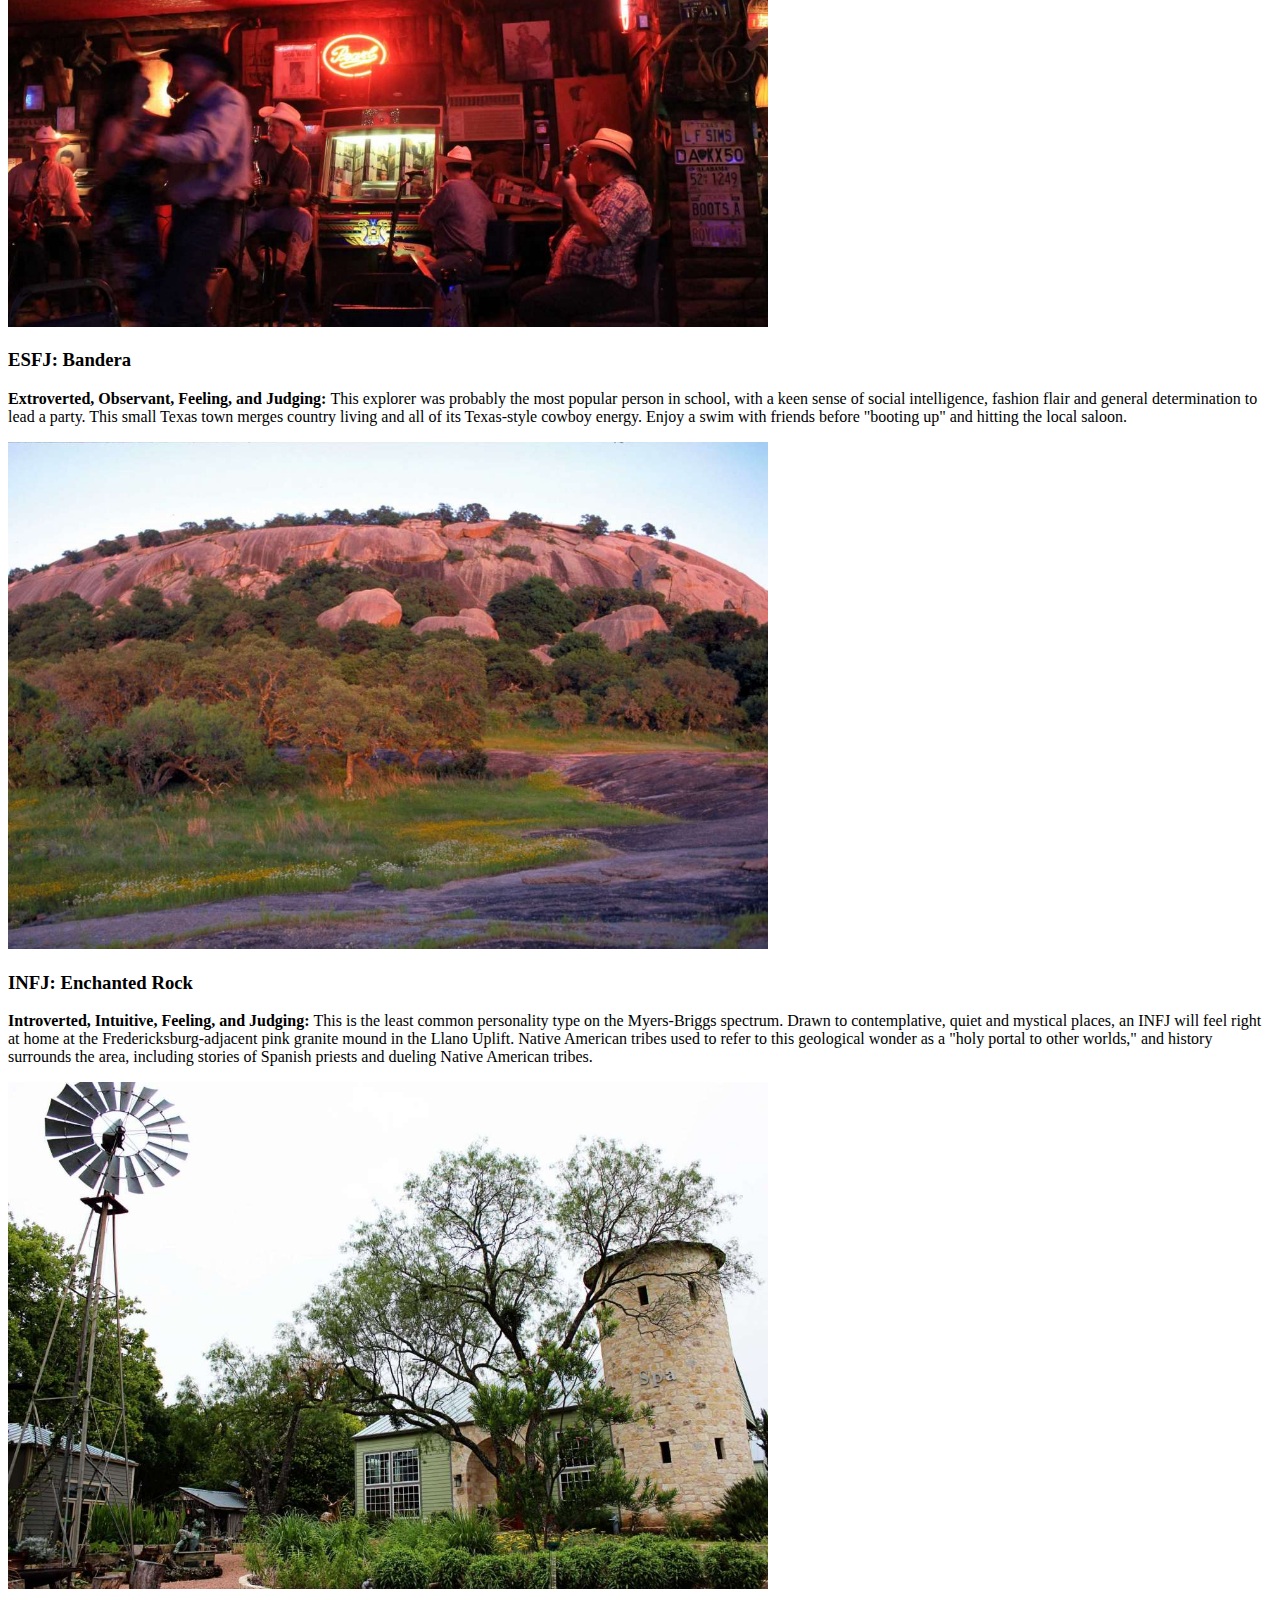
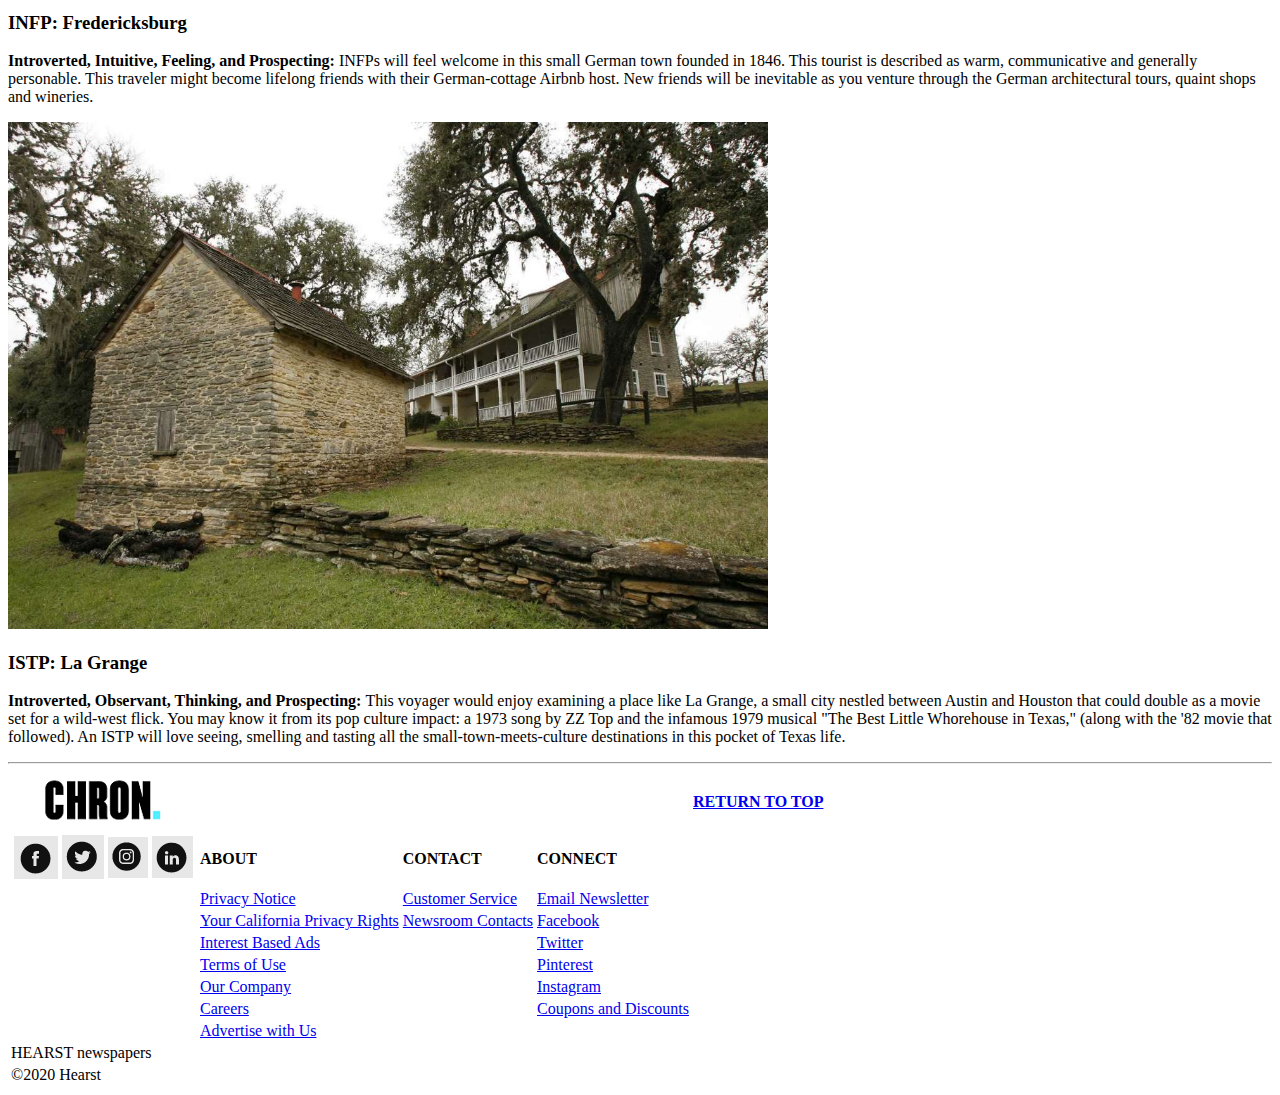
==== commit ab7cd5ec: "Added 2nd news" ====
--- a/index.html
+++ b/index.html
@@ -8,8 +8,8 @@
     
 </head>
 <body>
-    <a href="index2.html"><img src="button.PNG"></a>
-    <a href="https://www.chron.com/"><img src="CHRON.png"></a>
+    <a href="index2.html"><img src="images/button.PNG"></a>
+    <a href="https://www.chron.com/"><img src="images/CHRON.png"></a>
     <button><a href="https://realm.hearstnp.com/aGRuLmhvdXN0b24=/Y2hyb24uY29t/1029/account/login?returnUrl=%2fconnect%2fauthorize%2fcallback%3fclient_id%3dhdn.js%26redirect_uri%3dhttps%253A%252F%252Fwww.chron.com%252Fhdn%252Fhrlm%252Fp%252Fpopup.html%253Fdm%253Dwww.chron.com%26response_type%3did_token%2520token%26scope%3dopenid%2520email%2520hdn.houston%26state%3d3ff6bd152dda477abc7cb261743ea681%26nonce%3de39bb91896e44ca78252d64ecd52ba1b%26display%3dpopup%26trgid%3d1029%26tenant%3daGRuLmhvdXN0b24%253D%26siteid%3dY2hyb24uY29t%26thirdPartyCookies%3dtrue">Sign In</a></button>
     <hr>
 
@@ -23,10 +23,10 @@
         <!-- Columns -->
     <thead>
         <tr>Sep. 29, 2020 Updated: Sep. 30, 2020 11:05 a.m.</tr>
-        <tr> <img src = "facebooklarge.png"></tr>
-        <tr><img src="twitter.png"></tr>
-        <tr><img src="mail.png"></tr>
-        <tr><img src="chat.png"></tr>
+        <tr> <img src = "images/facebooklarge.png"></tr>
+        <tr><img src="images/twitter.png"></tr>
+        <tr><img src="images/mail.png"></tr>
+        <tr><img src="images/chat.png"></tr>
     </thead>
         
     </table>
@@ -47,13 +47,13 @@
     <p>The following is a rundown of the Texas locations best suited for each personality type.</p>
     
     <!-- DALLAS -->
-    <img src="Image 1.jpg" alt="Eric Laignel" width="760">
+    <img src="images/Image 1.jpg" alt="Eric Laignel" width="760">
     <h3>ESTP: Dallas</h3>
     <p><strong>Extroverted, Observant, Thinking, and Prospecting:</strong> Dubbed the "Entrepreneur," ESTPs belong in the Big D. They enjoy discovering new opportunities that may arise from impassioned, dramatic discourse with fellow business-minded folks who don't speak under 85 decibels, lest someone not hear their groundbreaking new idea. This city's luxurious lodging, restaurants and shops will delight this traveler.
     </p>
     
     <!-- MARFA -->
-    <img src="Image 2.jpg" alt="John Slaughter" width="760">
+    <img src="images/Image 2.jpg" alt="John Slaughter" width="760">
     <h3>ENFJ: Marfa</h3>
     <p><strong>Extroverted, Intuitive, Feeling, and Judging: </strong>Strong-minded, loving and charismatic travelers will vibe easily with west Texas art Mecca Marfa, where they can immerse themselves in art installations, historic railroads, desert landscapes, educational centers and 
                 <a href="https://www.chron.com/life/travel/texas/article/What-to-eat-see-and-do-in-Marfa-Texas-7243726.php" target = "_blank"> quirky lodging accommodations. </a>
@@ -61,7 +61,7 @@
     </p>
      
     <!-- Spanish Missions in Texas -->
-    <img src="Image 3.jpg" alt="Eugatnom/flickr" width="760">
+    <img src="images/Image 3.jpg" alt="Eugatnom/flickr" width="760">
     <h3>INTJ: Spanish Missions in Texas</h3>
     <p><strong>Introverted, Intuitive, Thinking, and Judging: </strong>
         This personality type is drawn to knowledge and is insightful, determined and innovative. A tour through Texas' 
@@ -69,14 +69,14 @@
     </p>
    
     <!-- Hamilton Pool -->
-    <img src="Image 4.jpg" alt="GETTY / KRISTINE T PHAM PHOTOGRAPHY" width="760">
+    <img src="images/Image 4.jpg" alt="GETTY / KRISTINE T PHAM PHOTOGRAPHY" width="760">
     <h3>INTP: Hamilton Pool</h3>
     <p><strong>Introverted, Intuitive, Thinking, and Prospecting: </strong>
         This nature-loving person is characterized as independent and sensitive. A natural wonder, Hamilton Pool has a canopy of water that will entice this breed. A word of caution: this destination tends to be packed when it's open to travelers, but that's not necessarily an obstacle for an INTP because this person will prefer a solo trip.
     </p>
 
     <!-- Big Bend National Park -->
-    <img src="Image 5.jpg" alt="Robert Daemmrich Photography Inc/Corbis via Getty Images" width="760">
+    <img src="images/Image 5.jpg" alt="Robert Daemmrich Photography Inc/Corbis via Getty Images" width="760">
     <h3>ENTJ: Big Bend National Park</h3>
     <p>
         <strong>Extroverted, Intuitive, Thinking, and Judging: </strong>
@@ -84,7 +84,7 @@
     </p>
 
     <!-- Houston -->
-    <img src="Image 6.jpg" alt="Elizabeth Conley, Houston Chronicle / Staff photographer" width="760">
+    <img src="images/Image 6.jpg" alt="Elizabeth Conley, Houston Chronicle / Staff photographer" width="760">
     <h3>ENTP: Houston</h3>
     <p>
         <strong>Extroverted, Intuitive, Thinking, and Prospecting:</strong>
@@ -92,7 +92,7 @@
     </p>
 
     <!-- Bandera -->
-    <img src="Image 7.jpg" alt="Melissa Ward Aguilar" width="760">
+    <img src="images/Image 7.jpg" alt="Melissa Ward Aguilar" width="760">
     <h3>ESFJ: Bandera</h3>
     <p>
         <strong>Extroverted, Observant, Feeling, and Judging: </strong>
@@ -100,7 +100,7 @@
     </p>
 
     <!-- Enchanted Rock -->
-    <img src="Image 8.jpg" alt="Enchanted Rock" width="760">
+    <img src="images/Image 8.jpg" alt="Enchanted Rock" width="760">
     <h3>INFJ: Enchanted Rock</h3>
     <p>
         <strong>Introverted, Intuitive, Feeling, and Judging: </strong>
@@ -108,7 +108,7 @@
     </p>
 
     <!-- Fredericksburg -->
-    <img src="Image 9.jpg" alt="Fredericksburg Herb Farm / Fredericksburg Herb Farm" width="760">
+    <img src="images/Image 9.jpg" alt="Fredericksburg Herb Farm / Fredericksburg Herb Farm" width="760">
     <h3>INFP: Fredericksburg</h3>
     <p>
         <strong>Introverted, Intuitive, Feeling, and Prospecting: </strong>
@@ -116,7 +116,7 @@
     </p>
 
     <!-- La grange -->
-    <img src="Image 10.jpg" alt="James Nielsen/Staff Photographer" width="760">
+    <img src="images/Image 10.jpg" alt="James Nielsen/Staff Photographer" width="760">
     <h3>ISTP: La Grange</h3>
     <p>
         <strong>Introverted, Observant, Thinking, and Prospecting: </strong>
@@ -130,7 +130,7 @@
     <!-- Columns -->
     <thead>
         <tr>
-            <th><a href="https://www.chron.com/"><img src="CHRON2.png"></a></th>
+            <th><a href="https://www.chron.com/"><img src="images/CHRON2.png"></a></th>
             <th> </th>
             <th></th>
             <th></th>
@@ -144,10 +144,10 @@
             <td>
                 <table>
                 
-                    <tbody><th><a href="https://www.facebook.com/chroncom" target = "_blank" ><img src="facebookGrey.png"></a></th>
-                        <th><a href="https://twitter.com/houstonchron" target = "_blank"><img src="twitterGrey.png"></a></th>
-                        <th><a href="https://www.instagram.com/houstonchron/" target = "_blank"><img src="igGrey.png"></a></th>
-                        <th><a href="https://www.linkedin.com/company/houston-chronicle?src=aff-lilpar&veh=aff_src.aff-lilpar_c.partners_pkw.10078_plc.Skimbit%20Ltd._pcrid.449670_learning&trk=aff_src.aff-lilpar_c.partners_pkw.10078_plc.Skimbit%20Ltd._pcrid.449670_learning&clickid=2rmRQewLsxyOWBiwUx0Mo3IyUkE00rwcNWNewU0&irgwc=1" target = "_blank"><img src="lnGrey.png"></a></th>
+                    <tbody><th><a href="https://www.facebook.com/chroncom" target = "_blank" ><img src="images/facebookGrey.png"></a></th>
+                        <th><a href="https://twitter.com/houstonchron" target = "_blank"><img src="images/twitterGrey.png"></a></th>
+                        <th><a href="https://www.instagram.com/houstonchron/" target = "_blank"><img src="images/igGrey.png"></a></th>
+                        <th><a href="https://www.linkedin.com/company/houston-chronicle?src=aff-lilpar&veh=aff_src.aff-lilpar_c.partners_pkw.10078_plc.Skimbit%20Ltd._pcrid.449670_learning&trk=aff_src.aff-lilpar_c.partners_pkw.10078_plc.Skimbit%20Ltd._pcrid.449670_learning&clickid=2rmRQewLsxyOWBiwUx0Mo3IyUkE00rwcNWNewU0&irgwc=1" target = "_blank"><img src="images/lnGrey.png"></a></th>
                     </tbody>
                 </table>
             </td>
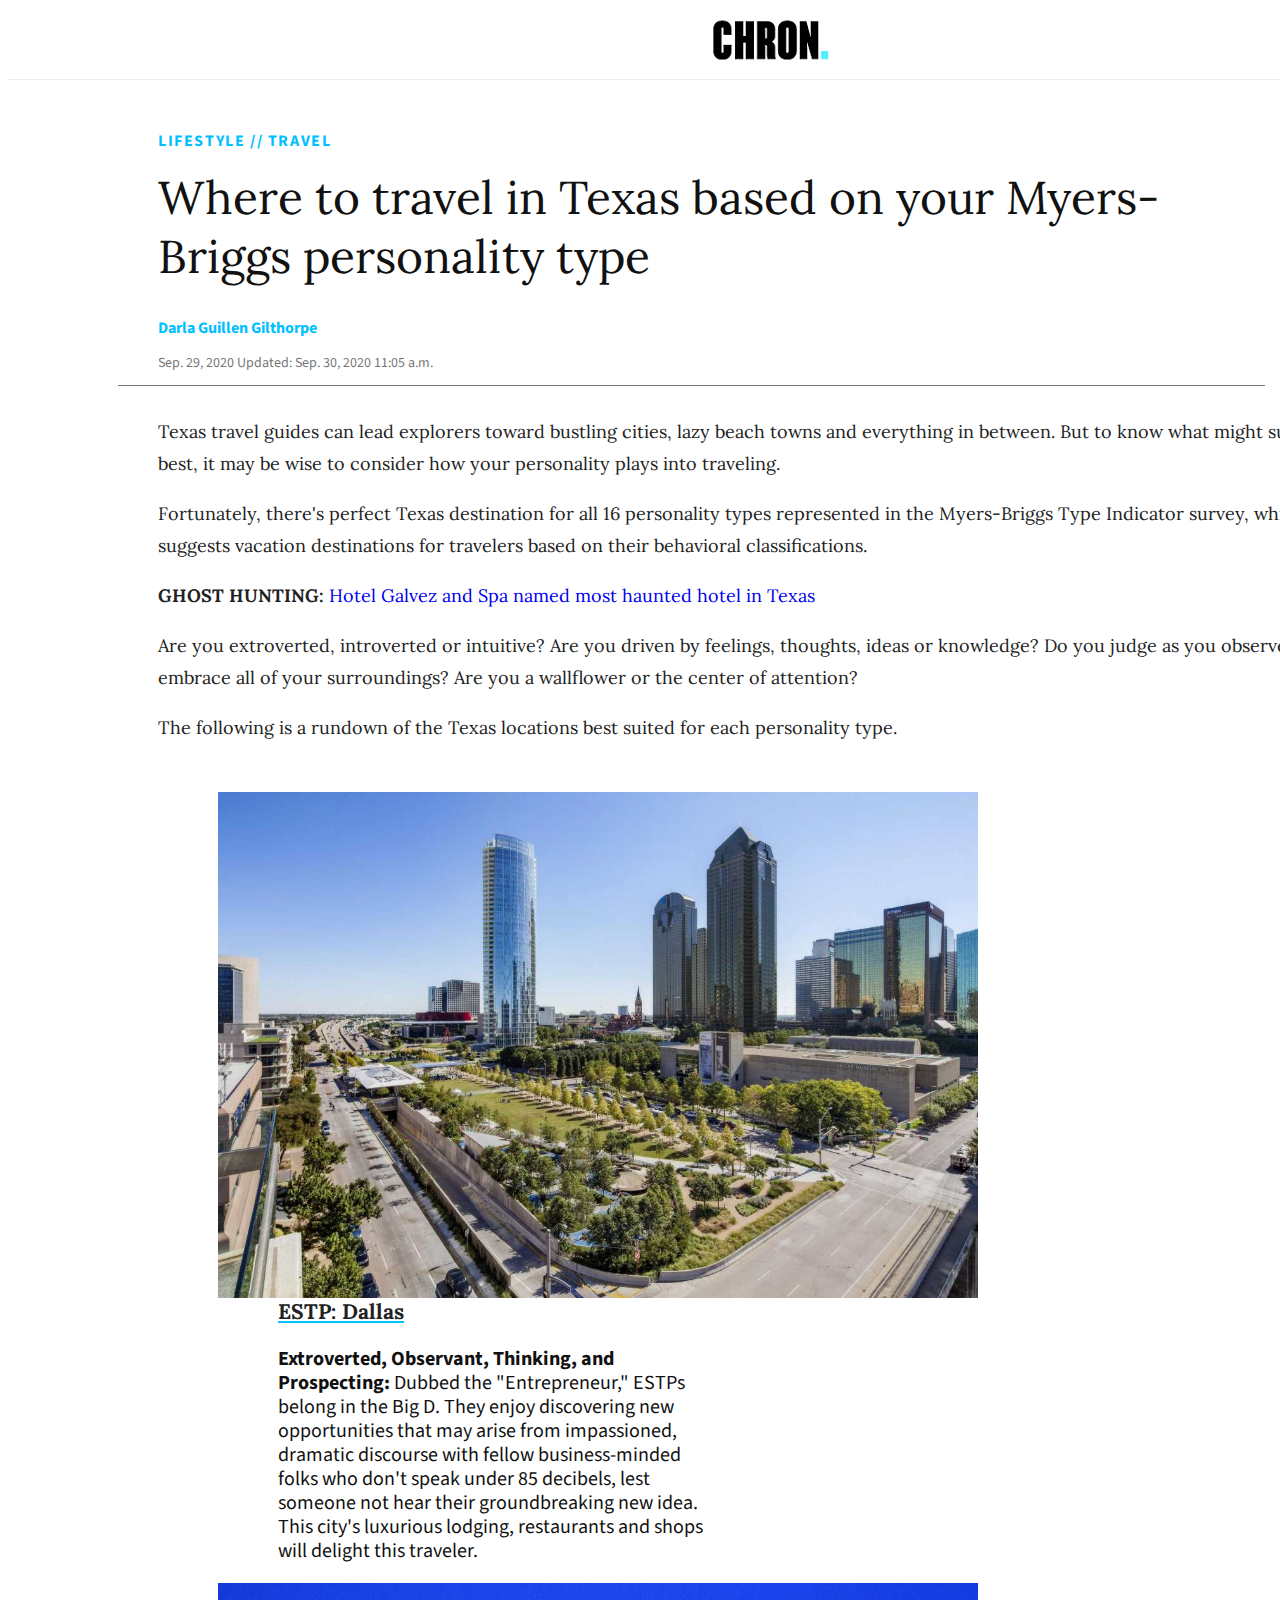
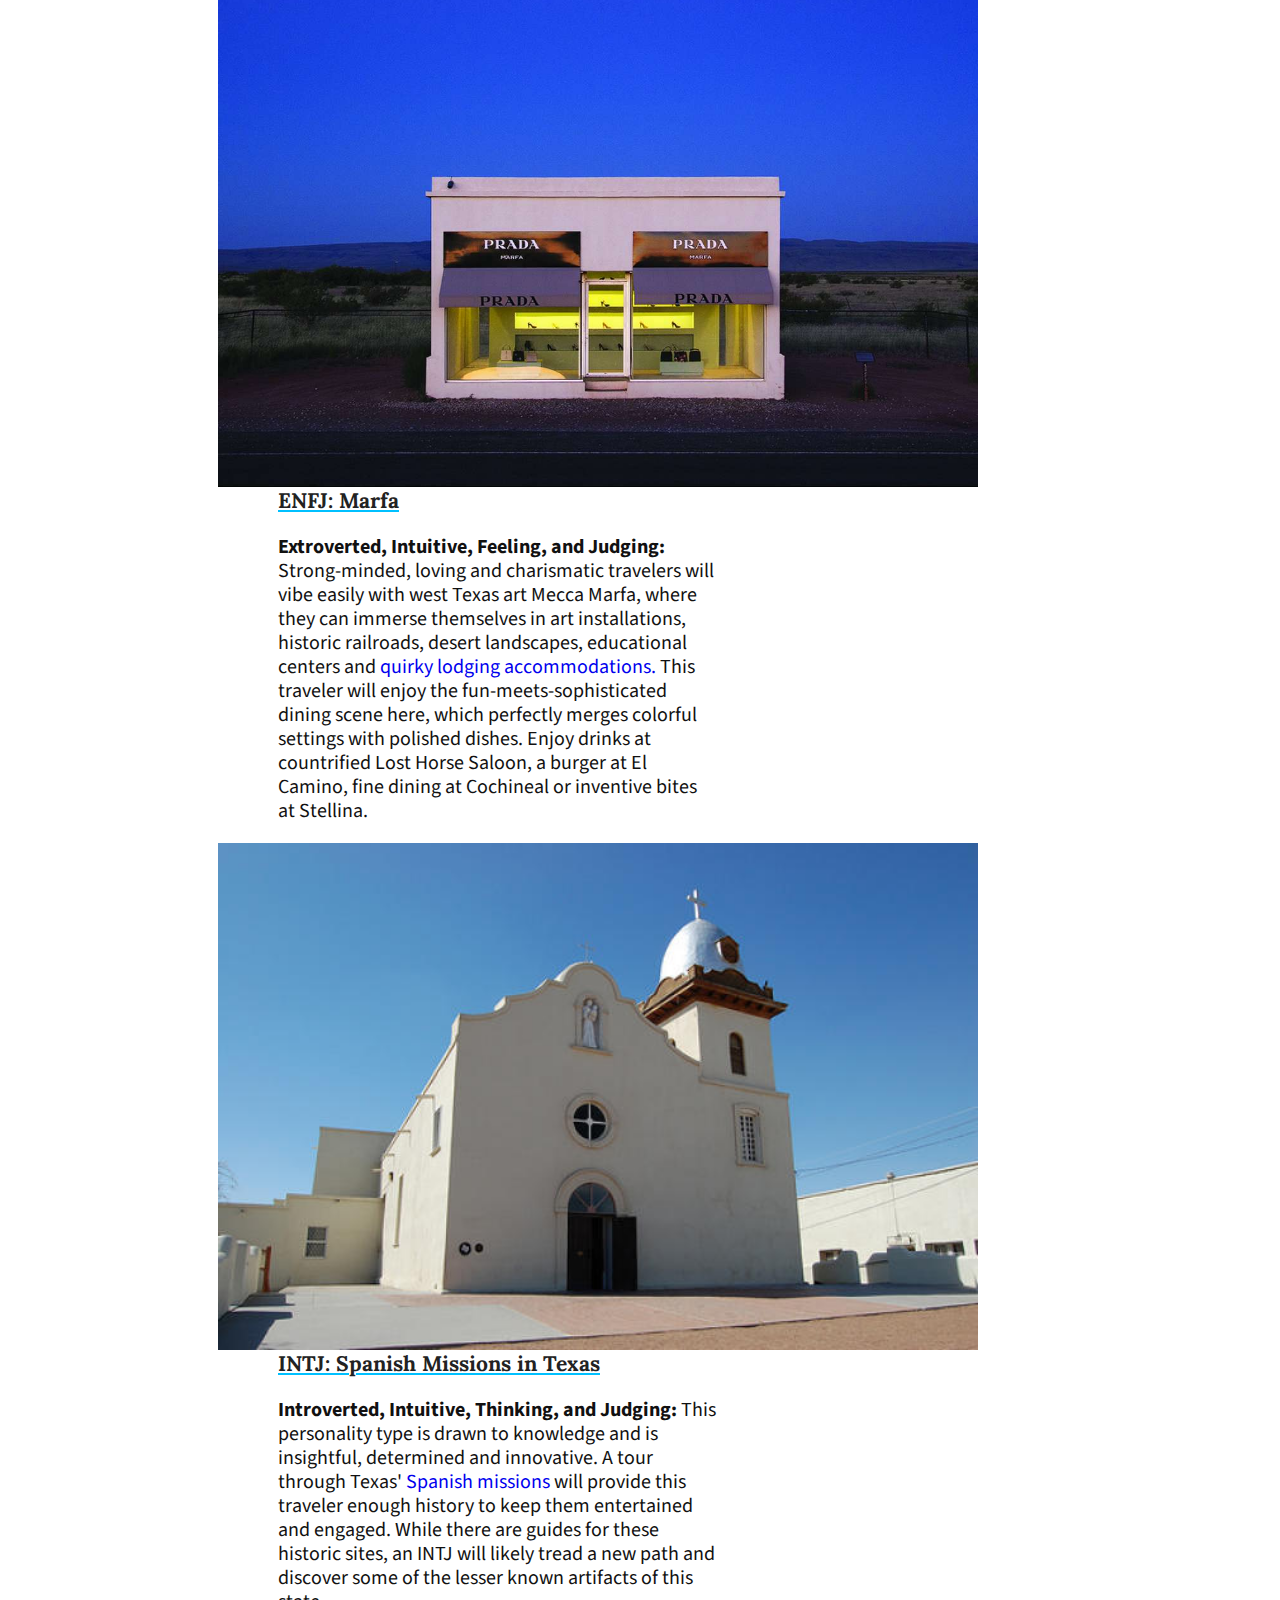
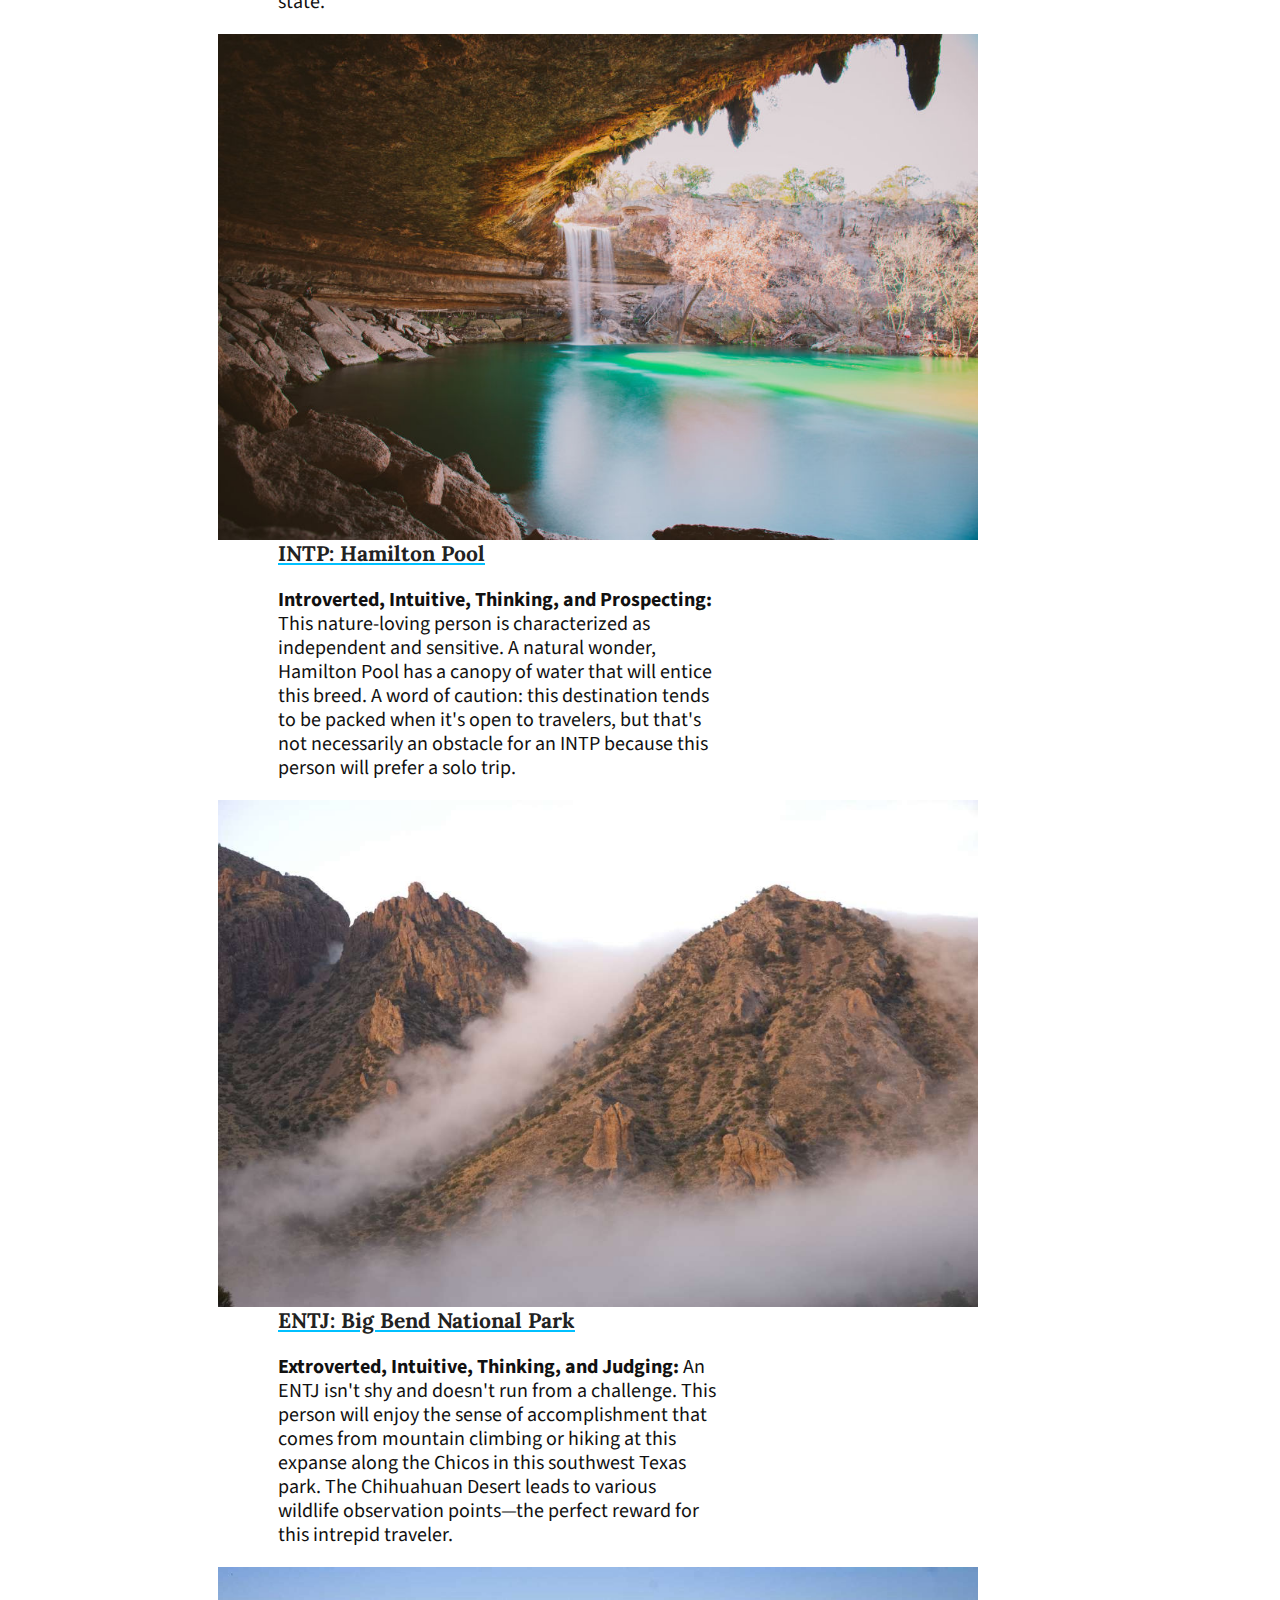
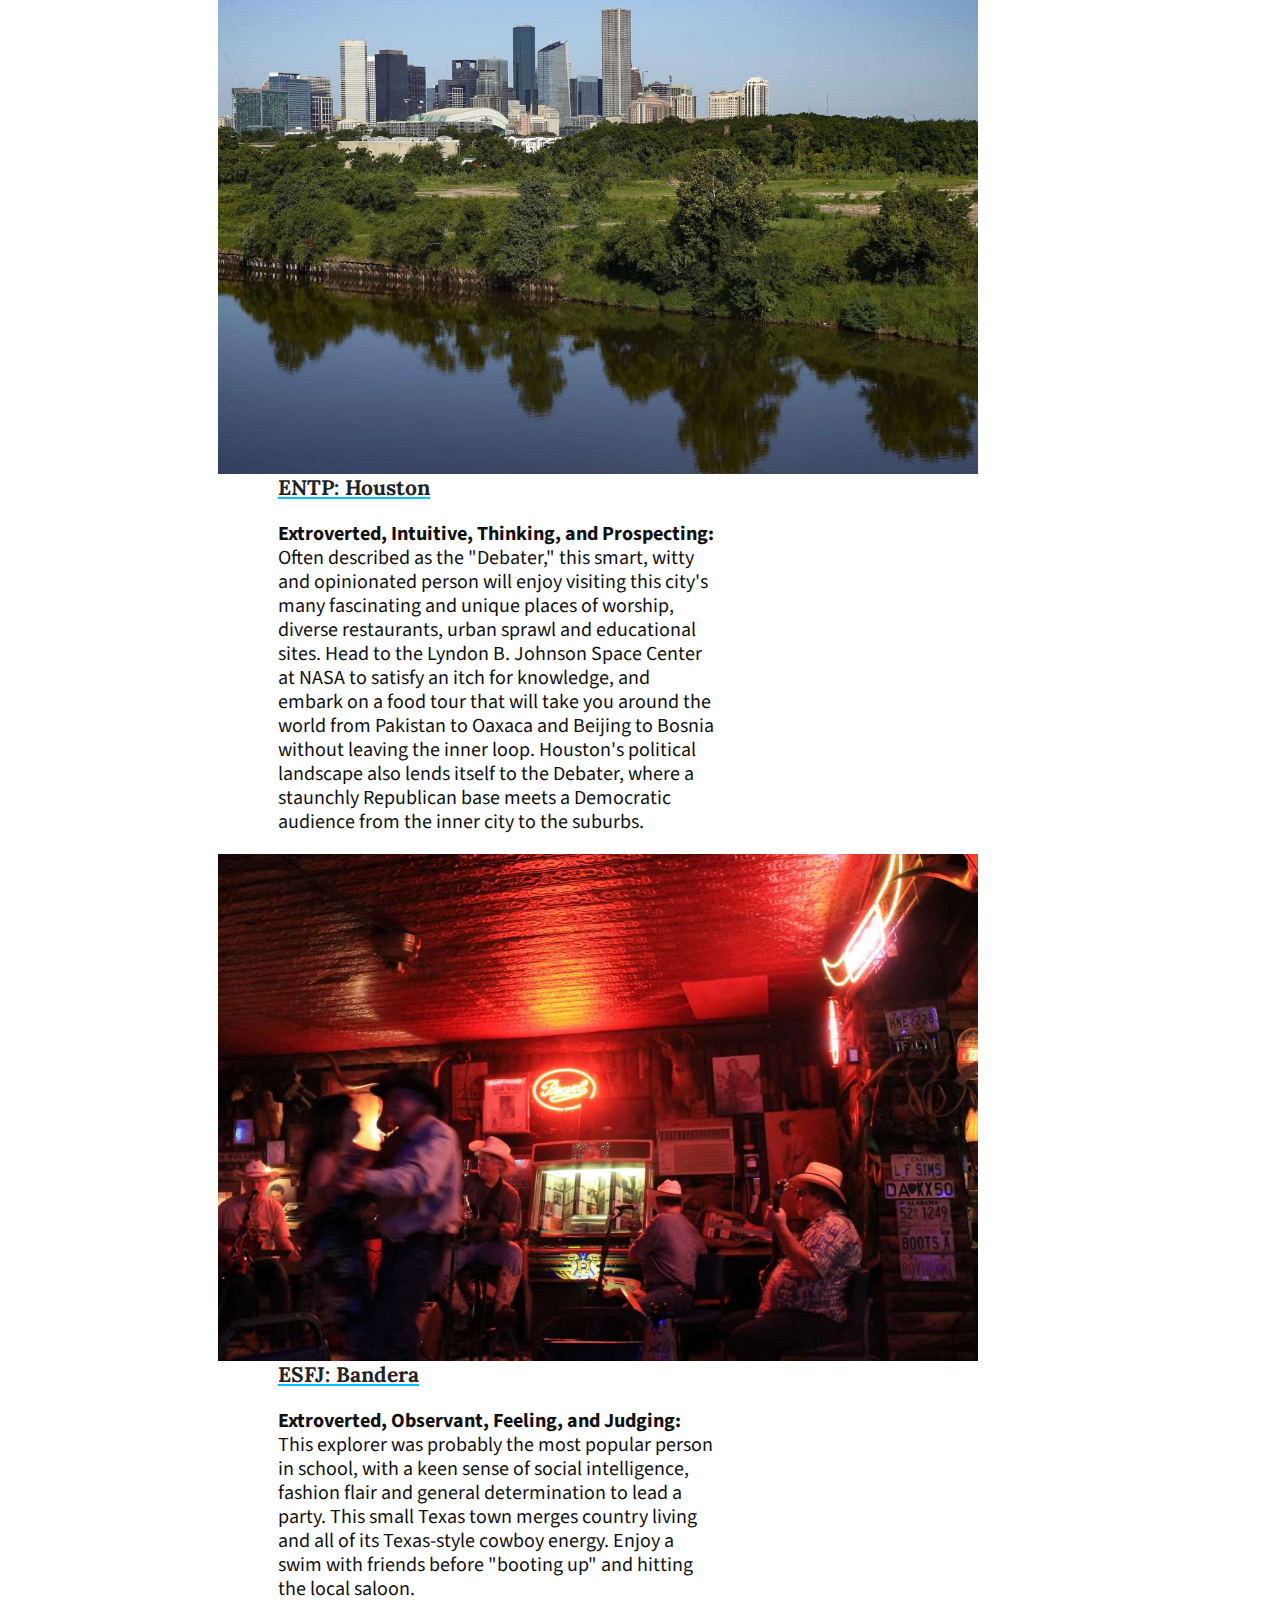
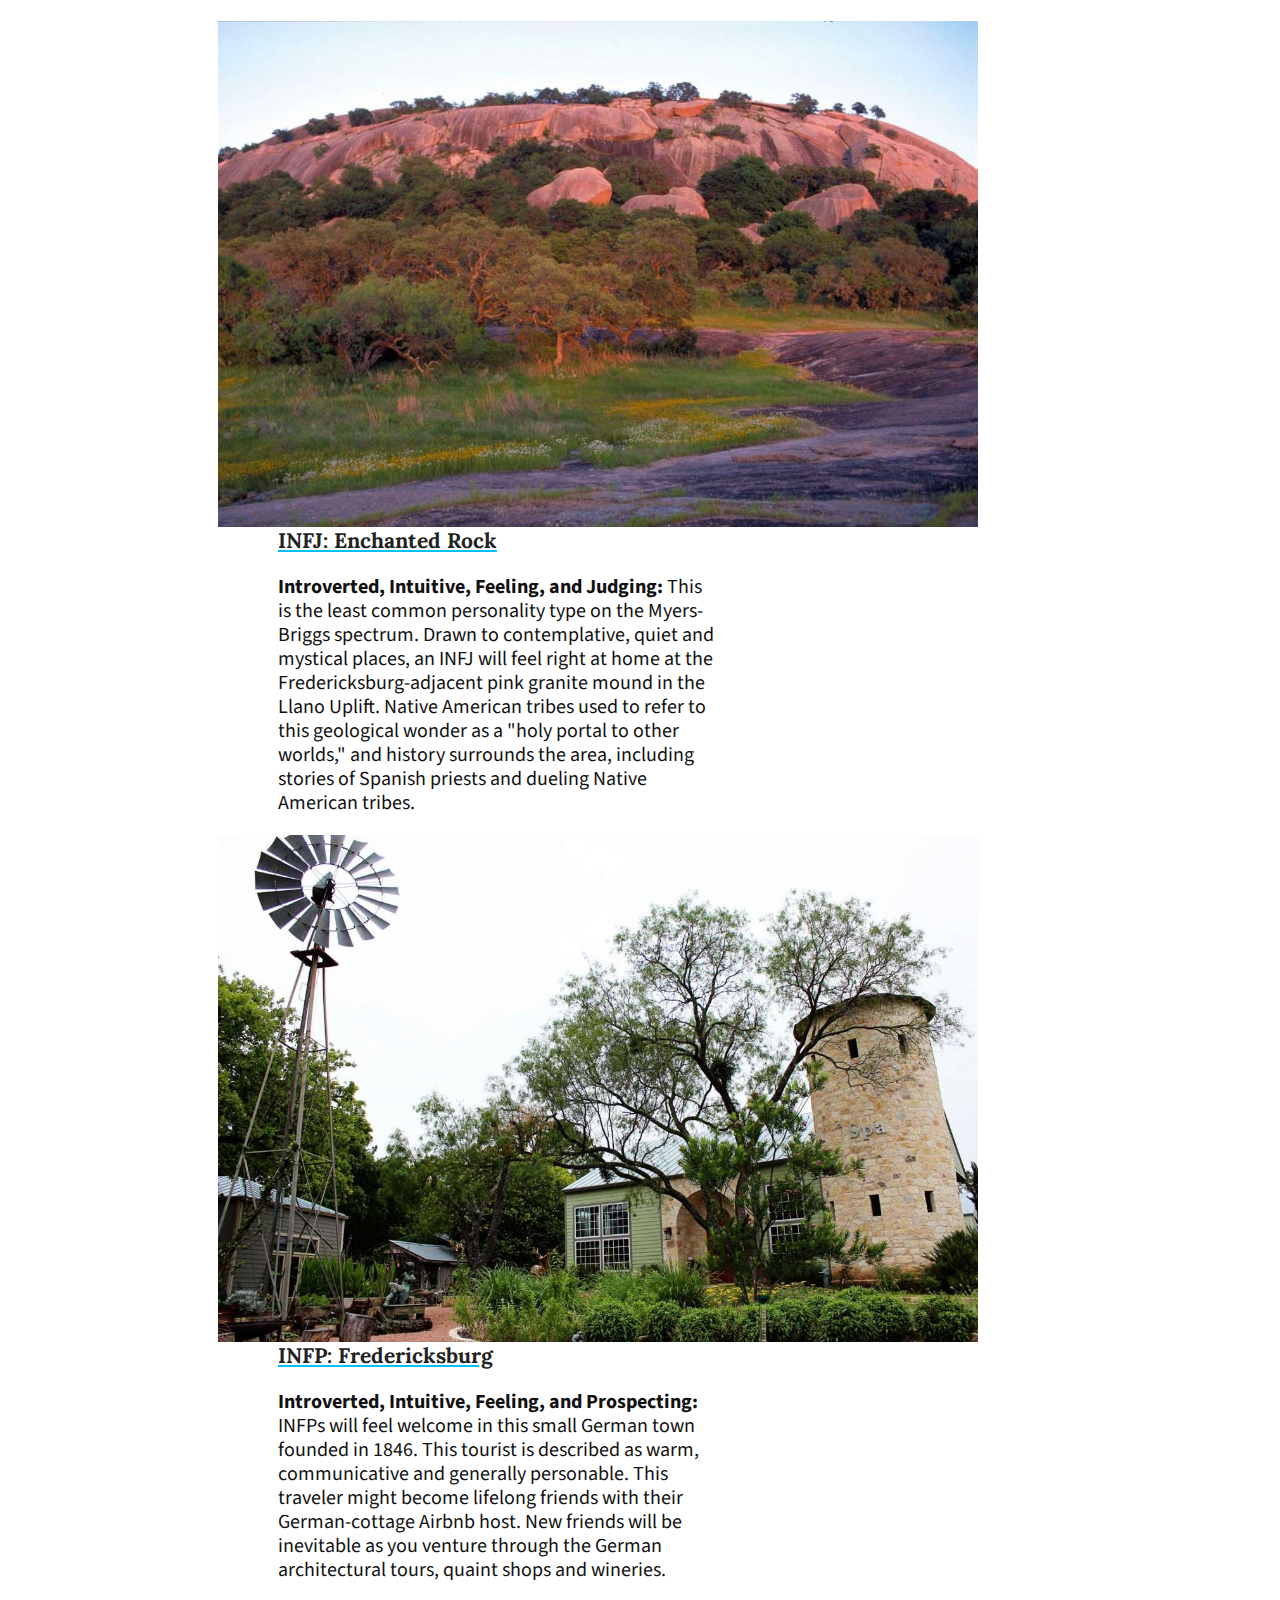
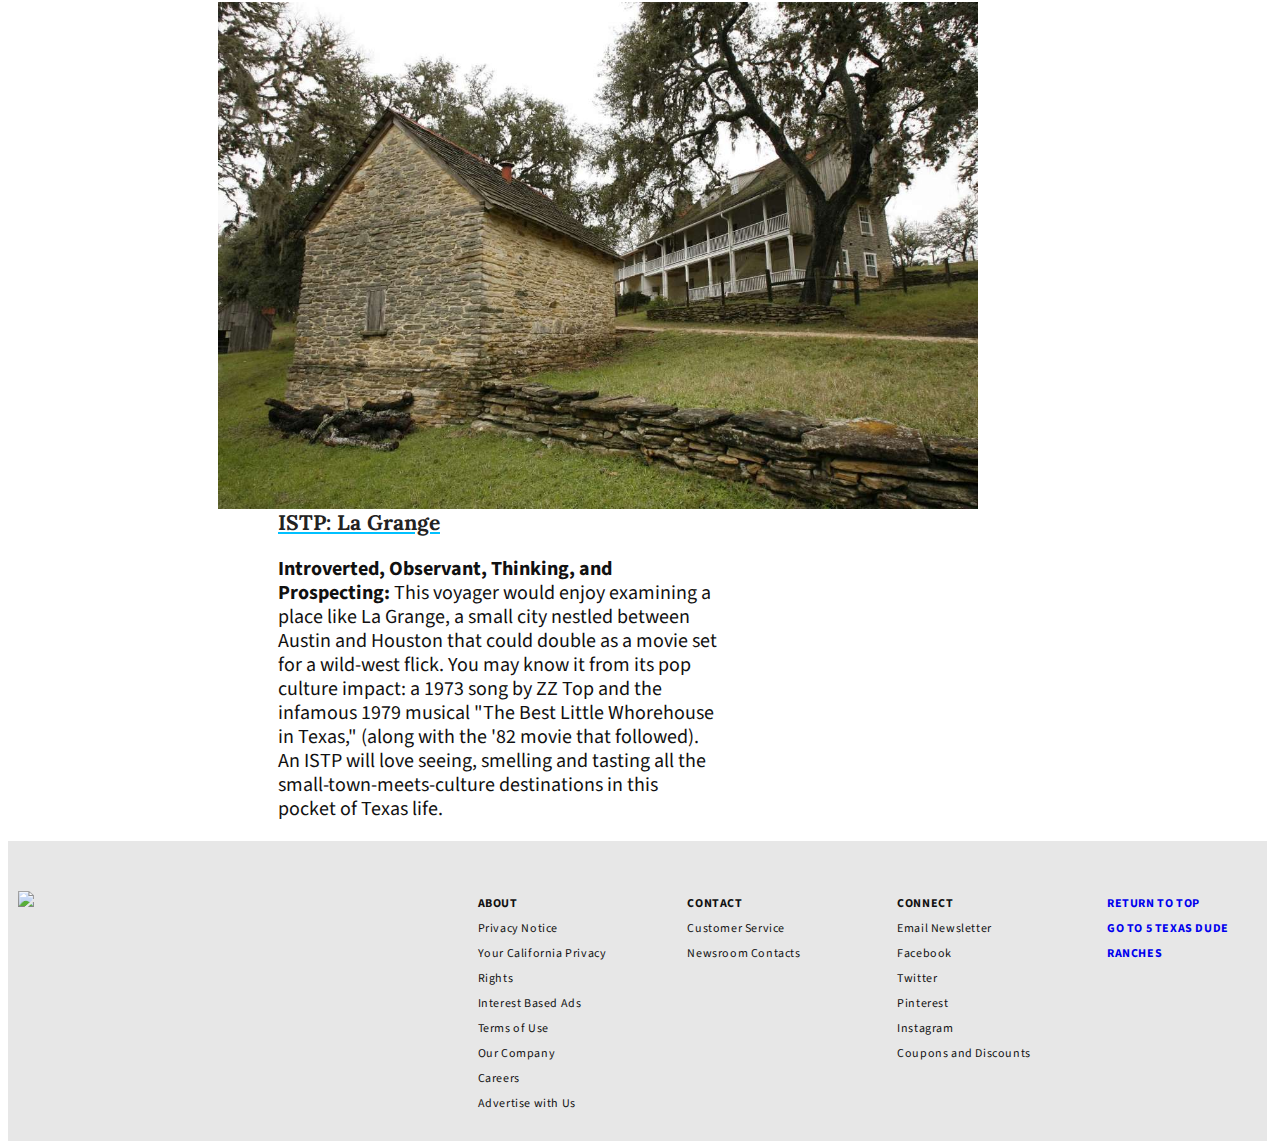
==== commit 577f153e: "Styled 1st news" ====
--- a/index.html
+++ b/index.html
@@ -1,217 +1,176 @@
-<!DOCTYPE html>
+<div class="chron">.</div><!DOCTYPE html><!DOCTYPE html>
 <html lang="en">
 <head>
     <meta charset="UTF-8">
     <meta name="viewport" content="width=device-width, initial-scale=1.0">
+    <link rel="stylesheet" type="text/css" href="style.css">
+    <link rel="stylesheet" type="text/css" href="//fonts.googleapis.com/css?family=Lora" />
+    <link href='https://fonts.googleapis.com/css?family=Source+Sans+Pro' rel='stylesheet' type='text/css'>
     
     <title>Where to travel in Texas based on your Myers-Briggs personality type</title>
     
 </head>
 <body>
-    <a href="index2.html"><img src="images/button.PNG"></a>
-    <a href="https://www.chron.com/"><img src="images/CHRON.png"></a>
-    <button><a href="https://realm.hearstnp.com/aGRuLmhvdXN0b24=/Y2hyb24uY29t/1029/account/login?returnUrl=%2fconnect%2fauthorize%2fcallback%3fclient_id%3dhdn.js%26redirect_uri%3dhttps%253A%252F%252Fwww.chron.com%252Fhdn%252Fhrlm%252Fp%252Fpopup.html%253Fdm%253Dwww.chron.com%26response_type%3did_token%2520token%26scope%3dopenid%2520email%2520hdn.houston%26state%3d3ff6bd152dda477abc7cb261743ea681%26nonce%3de39bb91896e44ca78252d64ecd52ba1b%26display%3dpopup%26trgid%3d1029%26tenant%3daGRuLmhvdXN0b24%253D%26siteid%3dY2hyb24uY29t%26thirdPartyCookies%3dtrue">Sign In</a></button>
-    <hr>
+    <div class="chron">
+    <a href="https://www.chron.com/"><img src="images/CHRON2.png"></a>
+    </div>
+    
+    
+    <div class="articleHeader">
+        <p>LIFESTYLE // TRAVEL</p>
+    </div>
 
-    <h5><a href= "https://www.chron.com/life/">LIFESTYLE</a>  // <a href="https://www.chron.com/life/travel/">TRAVEL</a></h5>
     <h1>Where to travel in Texas based on your Myers-Briggs personality type</h1>
-    <h5>Darla Guillen Gilthorpe</h5>
+        
+    <div class="articleHeader2">
+        <p>Darla Guillen Gilthorpe</p>
+    </div>
+    
+    <div class='navbar'>
+        <ul>
+            <li>Sep. 29, 2020</li>
+            <li>Updated: Sep. 30, 2020 11:05 a.m.</li>
+        </ul>
+    </div>
+   
+    <div class="box1">
+        <p>Texas travel guides can lead explorers toward bustling cities, lazy beach towns and everything in between. But to know what might suit you best, it may be wise to consider how your personality plays into traveling.</p>
+        <p>Fortunately, there's perfect Texas destination for all 16 personality types represented in the Myers-Briggs Type Indicator survey, which suggests vacation destinations for travelers based on their behavioral classifications.</p>
+        
+        
+        <p><strong>GHOST HUNTING:</strong> <a href = "https://www.chron.com/life/travel/article/Hotel-Galvez-and-Spa-named-most-haunted-hotel-in-15602977.php" target = "_blank">
+            
+            Hotel Galvez and Spa named most haunted hotel in Texas</a>
+        </p> 
 
-    <!-- Table -->
-
-    <table>
-        <!-- Columns -->
-    <thead>
-        <tr>Sep. 29, 2020 Updated: Sep. 30, 2020 11:05 a.m.</tr>
-        <tr> <img src = "images/facebooklarge.png"></tr>
-        <tr><img src="images/twitter.png"></tr>
-        <tr><img src="images/mail.png"></tr>
-        <tr><img src="images/chat.png"></tr>
-    </thead>
         
-    </table>
-    
-    <hr>
-
-    <p>Texas travel guides can lead explorers toward bustling cities, lazy beach towns and everything in between. But to know what might suit you best, it may be wise to consider how your personality plays into traveling.</p>
-    <p>Fortunately, there's perfect Texas destination for all 16 personality types represented in the Myers-Briggs Type Indicator survey, which suggests vacation destinations for travelers based on their behavioral classifications.</p>
-    
-    <br>
-    <p><strong>GHOST HUNTING:</strong> <a href = "https://www.chron.com/life/travel/article/Hotel-Galvez-and-Spa-named-most-haunted-hotel-in-15602977.php" target = "_blank">
-        
-        Hotel Galvez and Spa named most haunted hotel in Texas</a>
-    </p> 
-
-    <br>
-    <p>Are you extroverted, introverted or intuitive? Are you driven by feelings, thoughts, ideas or knowledge? Do you judge as you observe or embrace all of your surroundings? Are you a wallflower or the center of attention?</p>
-    <p>The following is a rundown of the Texas locations best suited for each personality type.</p>
-    
+        <p>Are you extroverted, introverted or intuitive? Are you driven by feelings, thoughts, ideas or knowledge? Do you judge as you observe or embrace all of your surroundings? Are you a wallflower or the center of attention?</p>
+        <p>The following is a rundown of the Texas locations best suited for each personality type.</p>
+    </div>
     <!-- DALLAS -->
-    <img src="images/Image 1.jpg" alt="Eric Laignel" width="760">
-    <h3>ESTP: Dallas</h3>
-    <p><strong>Extroverted, Observant, Thinking, and Prospecting:</strong> Dubbed the "Entrepreneur," ESTPs belong in the Big D. They enjoy discovering new opportunities that may arise from impassioned, dramatic discourse with fellow business-minded folks who don't speak under 85 decibels, lest someone not hear their groundbreaking new idea. This city's luxurious lodging, restaurants and shops will delight this traveler.
-    </p>
+    <div class="images"><img src="images/Image 1.jpg" alt="Eric Laignel" width="760"></div>
+    <div class="subtitles"><h3>ESTP: Dallas</h3></div>
+    <div class = "box2"><p><strong>Extroverted, Observant, Thinking, and Prospecting:</strong> Dubbed the "Entrepreneur," ESTPs belong in the Big D. They enjoy discovering new opportunities that may arise from impassioned, dramatic discourse with fellow business-minded folks who don't speak under 85 decibels, lest someone not hear their groundbreaking new idea. This city's luxurious lodging, restaurants and shops will delight this traveler.
+    </p></div>
     
     <!-- MARFA -->
-    <img src="images/Image 2.jpg" alt="John Slaughter" width="760">
-    <h3>ENFJ: Marfa</h3>
-    <p><strong>Extroverted, Intuitive, Feeling, and Judging: </strong>Strong-minded, loving and charismatic travelers will vibe easily with west Texas art Mecca Marfa, where they can immerse themselves in art installations, historic railroads, desert landscapes, educational centers and 
+    <div class="images"><img src="images/Image 2.jpg" alt="John Slaughter" width="760"></div>
+    <div class="subtitles"><h3>ENFJ: Marfa</h3></div>
+    <div class = "box2"><p><strong>Extroverted, Intuitive, Feeling, and Judging: </strong>Strong-minded, loving and charismatic travelers will vibe easily with west Texas art Mecca Marfa, where they can immerse themselves in art installations, historic railroads, desert landscapes, educational centers and 
                 <a href="https://www.chron.com/life/travel/texas/article/What-to-eat-see-and-do-in-Marfa-Texas-7243726.php" target = "_blank"> quirky lodging accommodations. </a>
                 This traveler will enjoy the fun-meets-sophisticated dining scene here, which perfectly merges colorful settings with polished dishes. Enjoy drinks at countrified Lost Horse Saloon, a burger at El Camino, fine dining at Cochineal or inventive bites at Stellina.
-    </p>
+    </p></div>
+
      
     <!-- Spanish Missions in Texas -->
-    <img src="images/Image 3.jpg" alt="Eugatnom/flickr" width="760">
-    <h3>INTJ: Spanish Missions in Texas</h3>
-    <p><strong>Introverted, Intuitive, Thinking, and Judging: </strong>
+    <div class="images"><img src="images/Image 3.jpg" alt="Eugatnom/flickr" width="760"></div>
+    <div class="subtitles"><h3>INTJ: Spanish Missions in Texas</h3></div>
+    <div class = "box2"><p><strong>Introverted, Intuitive, Thinking, and Judging: </strong>
         This personality type is drawn to knowledge and is insightful, determined and innovative. A tour through Texas' 
         <a href="http://texasmissionguide.com/the-missions/" target="_blank">Spanish missions</a> will provide this traveler enough history to keep them entertained and engaged. While there are guides for these historic sites, an INTJ will likely tread a new path and discover some of the lesser known artifacts of this state.
-    </p>
+    </p></div>
    
     <!-- Hamilton Pool -->
-    <img src="images/Image 4.jpg" alt="GETTY / KRISTINE T PHAM PHOTOGRAPHY" width="760">
-    <h3>INTP: Hamilton Pool</h3>
-    <p><strong>Introverted, Intuitive, Thinking, and Prospecting: </strong>
+    <div class="images"><img src="images/Image 4.jpg" alt="GETTY / KRISTINE T PHAM PHOTOGRAPHY" width="760"></div>
+    <div class="subtitles"><h3>INTP: Hamilton Pool</h3></div>
+    <div class = "box2"><p><strong>Introverted, Intuitive, Thinking, and Prospecting: </strong>
         This nature-loving person is characterized as independent and sensitive. A natural wonder, Hamilton Pool has a canopy of water that will entice this breed. A word of caution: this destination tends to be packed when it's open to travelers, but that's not necessarily an obstacle for an INTP because this person will prefer a solo trip.
-    </p>
+    </p></div>
 
     <!-- Big Bend National Park -->
-    <img src="images/Image 5.jpg" alt="Robert Daemmrich Photography Inc/Corbis via Getty Images" width="760">
-    <h3>ENTJ: Big Bend National Park</h3>
-    <p>
+    <div class="images"><img src="images/Image 5.jpg" alt="Robert Daemmrich Photography Inc/Corbis via Getty Images" width="760"></div>
+    <div class="subtitles"><h3>ENTJ: Big Bend National Park</h3></div>
+    <div class = "box2"><p>
         <strong>Extroverted, Intuitive, Thinking, and Judging: </strong>
         An ENTJ isn't shy and doesn't run from a challenge. This person will enjoy the sense of accomplishment that comes from mountain climbing or hiking at this expanse along the Chicos in this southwest Texas park. The Chihuahuan Desert leads to various wildlife observation points—the perfect reward for this intrepid traveler.
-    </p>
+    </p></div>
 
     <!-- Houston -->
-    <img src="images/Image 6.jpg" alt="Elizabeth Conley, Houston Chronicle / Staff photographer" width="760">
-    <h3>ENTP: Houston</h3>
-    <p>
+    <div class="images"><img src="images/Image 6.jpg" alt="Elizabeth Conley, Houston Chronicle / Staff photographer" width="760"></div>
+    <div class="subtitles"><h3>ENTP: Houston</h3></div>
+    <div class = "box2"><p>
         <strong>Extroverted, Intuitive, Thinking, and Prospecting:</strong>
         Often described as the "Debater," this smart, witty and opinionated person will enjoy visiting this city's many fascinating and unique places of worship, diverse restaurants, urban sprawl and educational sites. Head to the Lyndon B. Johnson Space Center at NASA to satisfy an itch for knowledge, and embark on a food tour that will take you around the world from Pakistan to Oaxaca and Beijing to Bosnia without leaving the inner loop. Houston's political landscape also lends itself to the Debater, where a staunchly Republican base meets a Democratic audience from the inner city to the suburbs.
-    </p>
+    </p></div>
 
     <!-- Bandera -->
-    <img src="images/Image 7.jpg" alt="Melissa Ward Aguilar" width="760">
-    <h3>ESFJ: Bandera</h3>
-    <p>
+    <div class="images"><img src="images/Image 7.jpg" alt="Melissa Ward Aguilar" width="760"></div>
+    <div class="subtitles"><h3>ESFJ: Bandera</h3></div>
+    <div class = "box2"><p>
         <strong>Extroverted, Observant, Feeling, and Judging: </strong>
         This explorer was probably the most popular person in school, with a keen sense of social intelligence, fashion flair and general determination to lead a party. This small Texas town merges country living and all of its Texas-style cowboy energy. Enjoy a swim with friends before "booting up" and hitting the local saloon.
-    </p>
+    </p></div>
 
     <!-- Enchanted Rock -->
-    <img src="images/Image 8.jpg" alt="Enchanted Rock" width="760">
-    <h3>INFJ: Enchanted Rock</h3>
-    <p>
+    <div class="images"><img src="images/Image 8.jpg" alt="Enchanted Rock" width="760"></div>
+    <div class="subtitles"><h3>INFJ: Enchanted Rock</h3></div>
+    <div class = "box2"><p>
         <strong>Introverted, Intuitive, Feeling, and Judging: </strong>
         This is the least common personality type on the Myers-Briggs spectrum. Drawn to contemplative, quiet and mystical places, an INFJ will feel right at home at the Fredericksburg-adjacent pink granite mound in the Llano Uplift. Native American tribes used to refer to this geological wonder as a "holy portal to other worlds," and history surrounds the area, including stories of Spanish priests and dueling Native American tribes.
-    </p>
+    </p></div>
 
     <!-- Fredericksburg -->
-    <img src="images/Image 9.jpg" alt="Fredericksburg Herb Farm / Fredericksburg Herb Farm" width="760">
-    <h3>INFP: Fredericksburg</h3>
-    <p>
+    <div class="images"><img src="images/Image 9.jpg" alt="Fredericksburg Herb Farm / Fredericksburg Herb Farm" width="760"></div>
+    <div class="subtitles"><h3>INFP: Fredericksburg</h3></div>
+    <div class = "box2"><p>
         <strong>Introverted, Intuitive, Feeling, and Prospecting: </strong>
         INFPs will feel welcome in this small German town founded in 1846. This tourist is described as warm, communicative and generally personable. This traveler might become lifelong friends with their German-cottage Airbnb host. New friends will be inevitable as you venture through the German architectural tours, quaint shops and wineries.
-    </p>
+    </p></div>
 
     <!-- La grange -->
-    <img src="images/Image 10.jpg" alt="James Nielsen/Staff Photographer" width="760">
-    <h3>ISTP: La Grange</h3>
-    <p>
+    <div class="images"><img src="images/Image 10.jpg" alt="James Nielsen/Staff Photographer" width="760"></div>
+    <div class="subtitles"><h3>ISTP: La Grange</h3></div>
+    <div class = "box2"><p>
         <strong>Introverted, Observant, Thinking, and Prospecting: </strong>
         This voyager would enjoy examining a place like La Grange, a small city nestled between Austin and Houston that could double as a movie set for a wild-west flick. You may know it from its pop culture impact: a 1973 song by ZZ Top and the infamous 1979 musical "The Best Little Whorehouse in Texas," (along with the '82 movie that followed). An ISTP will love seeing, smelling and tasting all the small-town-meets-culture destinations in this pocket of Texas life.
-    </p>
-<hr>
+    </p></div>
 
- <!-- Table -->
-
-<table>
-    <!-- Columns -->
-    <thead>
-        <tr>
-            <th><a href="https://www.chron.com/"><img src="images/CHRON2.png"></a></th>
-            <th> </th>
-            <th></th>
-            <th></th>
-            <th><strong><a href="index.html">RETURN TO TOP</a></strong></th>
-        </tr>       
-    </thead>
-
-<!-- Rows -->
-    <tbody>
-        <tr>
-            <td>
-                <table>
-                
-                    <tbody><th><a href="https://www.facebook.com/chroncom" target = "_blank" ><img src="images/facebookGrey.png"></a></th>
-                        <th><a href="https://twitter.com/houstonchron" target = "_blank"><img src="images/twitterGrey.png"></a></th>
-                        <th><a href="https://www.instagram.com/houstonchron/" target = "_blank"><img src="images/igGrey.png"></a></th>
-                        <th><a href="https://www.linkedin.com/company/houston-chronicle?src=aff-lilpar&veh=aff_src.aff-lilpar_c.partners_pkw.10078_plc.Skimbit%20Ltd._pcrid.449670_learning&trk=aff_src.aff-lilpar_c.partners_pkw.10078_plc.Skimbit%20Ltd._pcrid.449670_learning&clickid=2rmRQewLsxyOWBiwUx0Mo3IyUkE00rwcNWNewU0&irgwc=1" target = "_blank"><img src="images/lnGrey.png"></a></th>
-                    </tbody>
-                </table>
-            </td>
-            <td><strong>ABOUT</strong></td>
-            <td><strong>CONTACT</strong></td>
-            <td><strong>CONNECT</strong></td>
-        </tr>
-        <tr>
-            <td></td>
-            <td><a href="https://www.chron.com/privacy_policy/">Privacy Notice</a></td>
-            <td><a href="https://subscription.houstonchronicle.com/?siteid=HC_HC">Customer Service</a></td>
-            <td><a href="http://link.chron.com/join/5dh/hcp-newsletter-sign-up-20170808&hash=bc6fcdde2cb600d877f3aa99136b00f7">Email Newsletter</a></td>
-        </tr>
-        <tr>
-            <td></td>
-            <td><a href="https://www.chron.com/privacy_policy/#caprivacyrights">Your California Privacy Rights</a></td>
-            <td><a href="https://www.chron.com/about/newsroom/">Newsroom Contacts</a></td>
-            <td><a href="https://www.facebook.com/chroncom">Facebook</a></td>
-        </tr>
-        <tr>
-            <td></td>
-            <td><a href="https://www.chron.com/privacy_policy/#interestbasedads">Interest Based Ads</a></td>
-            <td> </td>
-            <td><a href="https://twitter.com/houstonchron">Twitter</a></td>
-        </tr>
-        <tr>
-            <td></td>
-            <td><a href="https://www.chron.com/terms_of_use/">Terms of Use</a></td>
-            <td> </td>
-            <td><a href="https://www.pinterest.ca/houstonchron/">Pinterest</a></td>
-        </tr>
-        <tr>
-            <td></td>
-            <td><a href="https://www.hearst.com/newspapers/houston-chronicle">Our Company</a></td>
-            <td> </td>
-            <td><a href="https://www.instagram.com/houstonchron/">Instagram</a></td>
-        </tr>
-        <tr>
-            <td></td>
-            <td><a href="https://hearst.referrals.selectminds.com/">Careers</a></td>
-            <td> </td>
-            <td><a href="https://coupons.chron.com/">Coupons and Discounts</a></td>
-        </tr>
-        <tr>
-            <td></td>
-            <td><a href="https://marketing.chron.com/">Advertise with Us</a></td>
-            <td> </td>
-            <td></td>
-        </tr>
-        <tr>
-            <td>HEARST newspapers</td>
-            <td></td>
-            <td> </td>
-            <td></td>
-        </tr>
-        <tr>
-            <td>©2020 Hearst</td>
-            <td></td>
-            <td> </td>
-            <td></td>
-        </tr>
-    </tbody>
-</table>
 
 
 </body>
+
+
+<footer>
+    <div class="block"><img src="images2/chrone2.png"></div>
+    <div class="block"><p> </p></div>
+    <div class="block">
+        <ul>
+            <li><strong>ABOUT</strong></li>
+            <li>Privacy Notice</li>
+            <li>Your California Privacy Rights</li>
+            <li>Interest Based Ads</li>
+            <li>Terms of Use</li>
+            <li>Our Company</li>
+            <li>Careers</li>
+            <li>Advertise with Us</li>
+        </ul>
+</div>
+    <div class="block">
+
+        <ul>
+            <li><strong>CONTACT</strong></li>
+            <li>Customer Service</li>
+            <li>Newsroom Contacts</li>
+        </ul>
+
+    </div>
+    <div class="block">
+        <ul>
+            <li><strong>CONNECT</strong></li>
+            <li>Email Newsletter</li>
+            <li>Facebook</li>
+            <li>Twitter</li>
+            <li>Pinterest</li>
+            <li>Instagram</li>
+            <li>Coupons and Discounts</li>
+        </ul>
+    </div>
+    <div class="block">
+        <ul>
+            <li><strong><a href="index.html">RETURN TO TOP</a></strong></li>
+            <li><strong><a href="index3.html">GO TO 5 TEXAS DUDE RANCHES</a></li>   
+        </ul>
+    </div>
+</footer>
+
 </html>--- a/style.css
+++ b/style.css
@@ -0,0 +1,178 @@
+*{
+    margin-top: 0;
+}
+
+.chron{
+    background-color: white;
+    width: 1500;
+    margin-left: 0px;
+    margin-top: 0px;
+    padding-top: 15px;
+    padding-left: 700px;
+    padding-bottom: 15px;
+    position: fixed; 
+    border-bottom:solid 1px #eeeeee;
+    
+    
+}
+
+
+h1{
+    color: #111111;
+    font-size: 46px;
+    font-family: 'Lora';
+    font-variant: normal;
+    font-style: normal;
+    font-weight: lighter;
+    width: 1050;
+    margin-block-start: 0.67em;
+    margin-block-end: 0.67em;
+    margin-inline-start: 0px;
+    margin-inline-end: 0px;
+    margin-left: 150;
+    margin-top: 0;
+    padding-top: 0;
+}
+
+.articleHeader{
+    color: #00c0ff;
+    font-size: 16px;
+    font-family: 'Source Sans Pro', sans-serif;
+    font-weight: bold;
+    font-style: normal;
+    width: 1000;
+    margin-left: 150px;
+    padding-top: 130px;
+    padding-bottom: 0;
+    letter-spacing: 0.1em;
+ 
+   
+}
+a{
+    text-decoration: none;
+}
+
+a:visited {
+    color: #222222;
+}
+
+
+
+.articleHeader2{
+    color: #00c0ff;
+    font-size: 16px;
+    font-family: 'Source Sans Pro', sans-serif;
+    font-weight: bold;
+    font-style: normal;
+    width: 1000;
+    margin-left: 150px;
+    
+}
+
+
+.navbar{
+    color: #777777;
+    font-size: 14px;
+    font-family: 'Source Sans Pro', sans-serif;
+    font-weight: normal;
+    font-style: normal;
+    margin: 0px 7px 0px 0px;
+    line-height: 1.14286;
+    margin-left: 110;
+    border-bottom:solid 1px #777777;
+}
+
+.navbar li{
+    display: inline;
+}
+
+.time{
+    color: #777777;
+    font-size: 14px ;
+    font-family: 'Source Sans Pro', sans-serif;
+    font-weight: normal;
+    font-style: normal;
+    
+}
+.box1{
+    color:#222222;
+    font-size: 18px;
+    font-family: 'Lora';
+    font-variant: normal;
+    font-style: normal;
+    font-weight: normal;
+    margin: 0px 0px 30 px;
+    line-height: 1.77778;
+    width: 1200;
+    margin-left: 150px;
+    margin-top: 30px;
+    margin-bottom: 10px;
+    padding-bottom: 20px;
+   
+
+}
+
+
+.subtitles{
+   color: #222222;
+   font-size: 18px;
+   font-family: 'Lora';
+   font-variant: normal;
+   font-style: normal;
+   font-weight: bold;
+   margin-left: 270px;
+   text-decoration: underline; 
+   text-decoration-color: #00c0ff;
+   
+}
+
+
+.box2{
+    color:#111111;
+    font-size: 20px ;
+    font-family: 'Source Sans Pro', sans-serif;
+    font-weight: normal;
+    font-style: normal;
+    line-height: 1.2;
+    margin-left: 270px;
+    margin-right: 500px;
+    padding-right: 55px;
+}
+
+.credits{
+    color: #777777;
+    font-size: 12px ;
+    font-family: 'Source Sans Pro', sans-serif;
+    font-weight: normal;
+    font-style: normal;
+    margin: 0px 0px 12px;
+}
+
+.images{
+    margin-left: 210;
+    
+}
+
+.block{
+    float: left;
+    width: 16.6%;
+    height: 300px;
+    padding: 10px;
+    box-sizing: border-box;
+    text-align: center;
+    font-size: 12px;
+    font-family: 'Source Sans Pro', sans-serif;
+    color: #111111;
+    text-align: left;
+    background-color: #E7E7E7;
+    letter-spacing: 0.05em;
+    line-height: 25px;
+    padding-top: 50px;
+    padding-bottom: 50px;
+    
+}
+
+.block ul{
+    list-style: none;
+}
+
